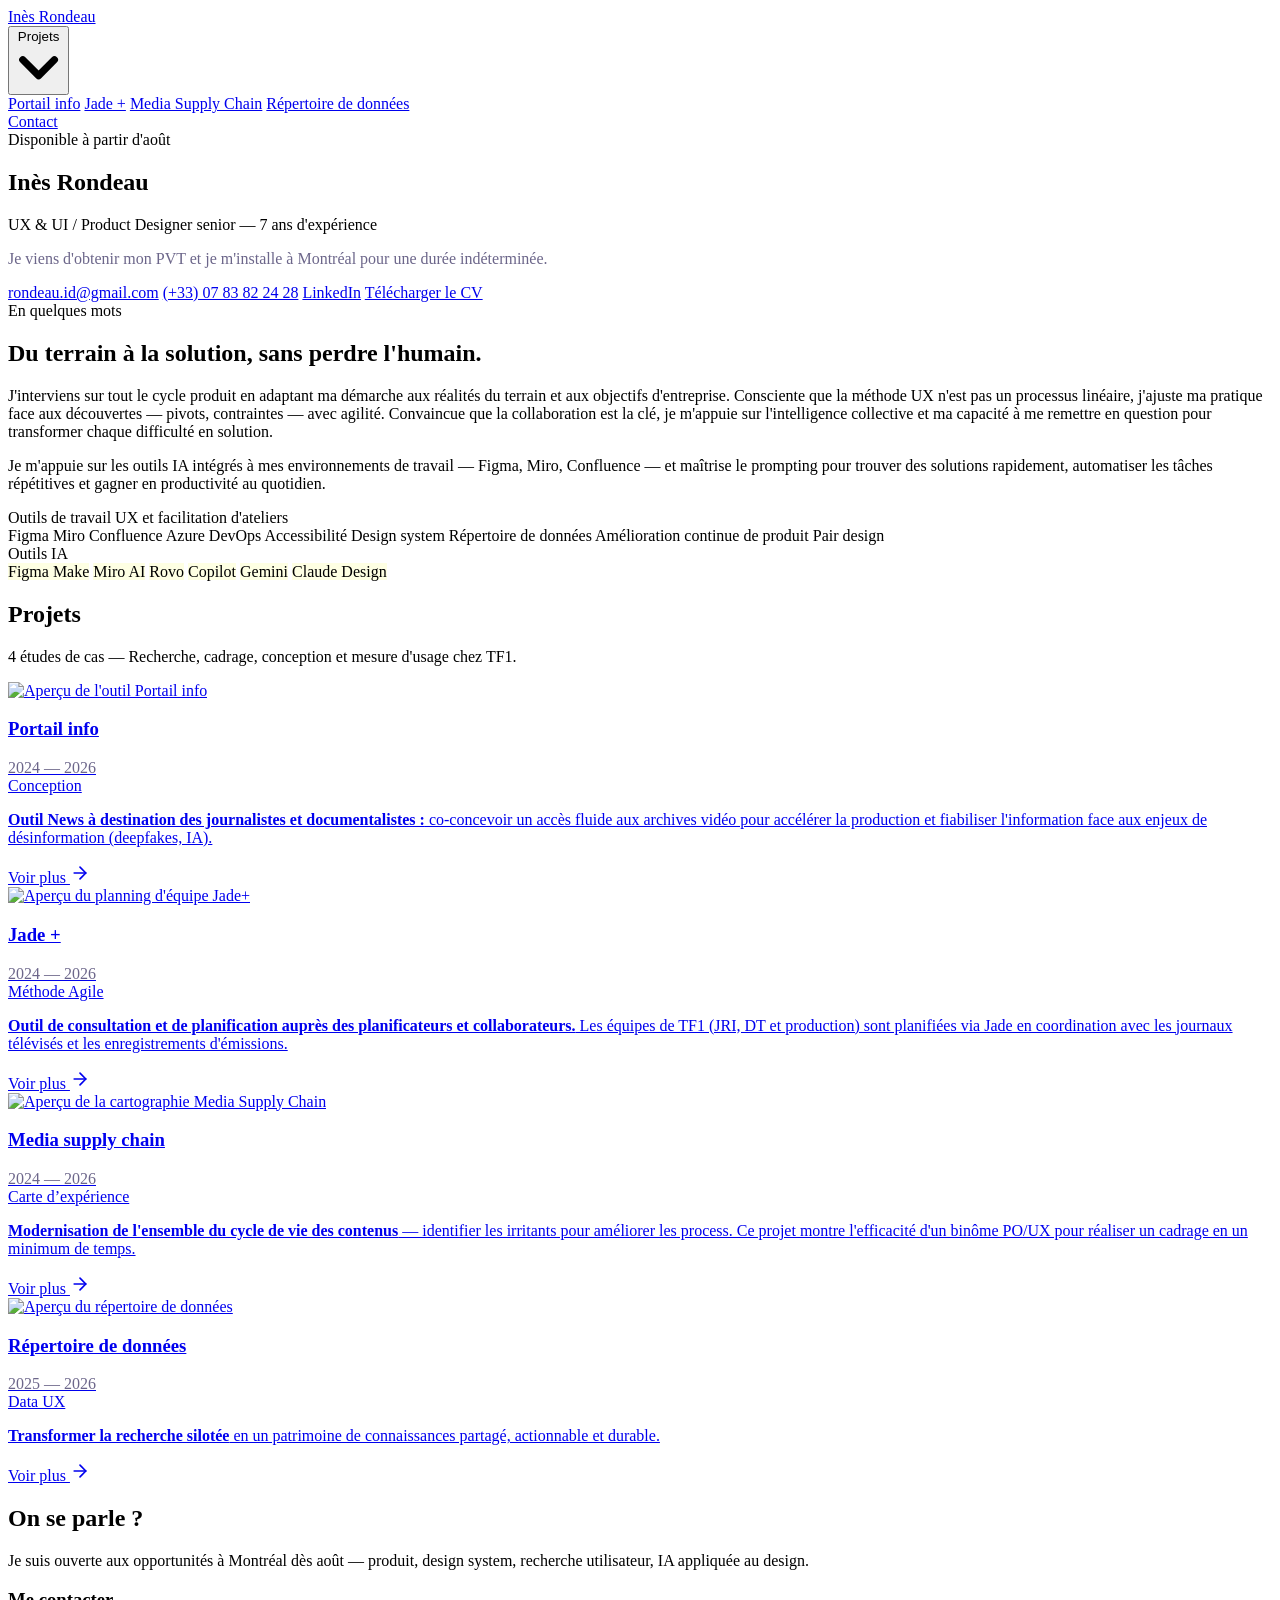
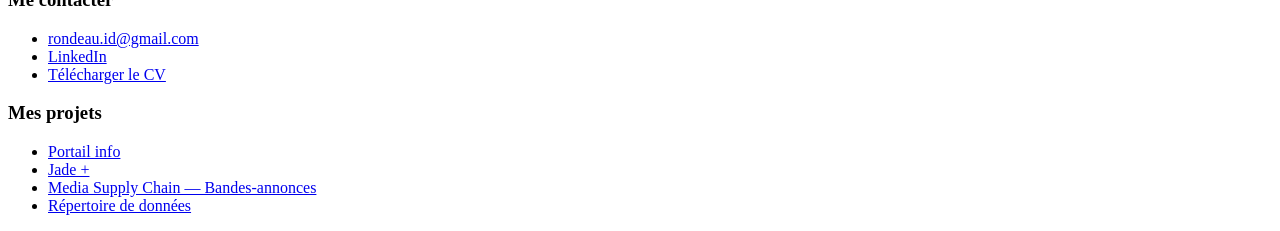
==== index.html @ b4fee033 "Add files via upload" ====
<!doctype html>
<html lang="fr">
<head>
  <meta charset="utf-8">
  <meta name="viewport" content="width=device-width, initial-scale=1">
  <title>Inès Rondeau — UX & UI / Product Designer senior</title>
  <meta name="description" content="Portfolio d'Inès Rondeau, Product Designer senior, 7 ans d'expérience. Études de cas Recherche, cadrage, conception et mesure d'usage chez TF1.">
  <link rel="stylesheet" href="styles.css">
  <script defer src="reveal.js"></script>
  <template id="__bundler_thumbnail" data-bg-color="#0C0142">
    <svg viewBox="0 0 1200 800" xmlns="http://www.w3.org/2000/svg">
      <rect width="1200" height="800" fill="#0C0142"/>
      <rect x="455" y="345" width="290" height="120" rx="10" fill="#FCFE73"/>
      <text x="600" y="435" font-family="Sora, sans-serif" font-weight="700" font-size="150" fill="#0C0142" text-anchor="middle">IR</text>
    </svg>
  </template>
</head>
<body data-screen-label="01 Home">

  <header class="page">
    <nav class="nav" aria-label="Principale">
      <a href="index.html" class="nav__brand">Inès Rondeau</a>
      <div class="nav__links">
        <span class="nav__group">
          <button type="button" class="nav__trigger" aria-haspopup="true" aria-expanded="false">
            Projets
            <svg class="caret" viewBox="0 0 10 10" fill="none" aria-hidden="true"><path d="M1.5 3.5 L5 7 L8.5 3.5" stroke="currentColor" stroke-width="1.6" stroke-linecap="round" stroke-linejoin="round"/></svg>
          </button>
          <div class="nav__dropdown" role="menu">
            <a href="projet-1-portail-info.html" role="menuitem">Portail info</a>
            <a href="projet-2-jade.html" role="menuitem">Jade +</a>
            <a href="projet-3-msc.html" role="menuitem">Media Supply Chain</a>
            <a href="projet-4-repertoire-donnees.html" role="menuitem">Répertoire de données</a>
          </div>
        </span>
        <a href="index.html#contact">Contact</a>
      </div>
    </nav>
  </header>

  <main>
    <!-- HERO -->
    <section class="hero-home" aria-labelledby="hero-title">
      <span class="pill-status">Disponible à partir d'août</span>
      <h1 id="hero-title" class="hero-home__title">Inès Rondeau</h1>
      <p class="hero-home__subtitle">
        <span class="mark">UX &amp; UI / Product Designer senior</span> — 7 ans d'expérience
      </p>
      <p class="hero-home__line" style="color: rgb(246, 248, 250)"><span style="color: #6C668A">Je viens d'obtenir mon PVT et je m'installe à Montréal pour une durée indéterminée.</span></p>

      <div class="hero-home__links" role="list">
        <a class="chip" href="mailto:rondeau.id@gmail.com" role="listitem">rondeau.id@gmail.com</a>
        <a class="chip" href="tel:+33783822428" role="listitem">(+33) 07 83 82 24 28</a>
        <a class="chip" href="https://www.linkedin.com/in/in%C3%A8s-rondeau-173500bb/" target="_blank" rel="noopener" role="listitem">LinkedIn</a>
        <a class="chip" href="cv-ines-rondeau.html" role="listitem">Télécharger le CV</a>
      </div>
    </section>

    <!-- EN QUELQUES MOTS -->
    <section class="intro reveal" aria-labelledby="intro-title">
      <div>
        <div class="intro__eyebrow">En quelques mots</div>
        <h2 id="intro-title">Du terrain à la solution, sans perdre l'humain.</h2>
        <p>
          J'interviens sur tout le cycle produit en adaptant ma démarche aux réalités du terrain et
          aux objectifs d'entreprise. Consciente que la méthode UX n'est pas un processus linéaire,
          j'ajuste ma pratique face aux découvertes — pivots, contraintes — avec agilité.
          Convaincue que la collaboration est la clé, je m'appuie sur l'intelligence collective
          et ma capacité à me remettre en question pour transformer chaque difficulté en solution.
        </p>
        <p>
          Je m'appuie sur les outils IA intégrés à mes environnements de travail — Figma, Miro,
          Confluence — et maîtrise le prompting pour trouver des solutions rapidement, automatiser
          les tâches répétitives et gagner en productivité au quotidien.
        </p>
      </div>

      <aside aria-labelledby="skills">
        <h3 id="skills" class="visually-hidden" style="position:absolute;left:-9999px">Compétences</h3>

        <div class="intro__meta-label">Outils de travail UX et facilitation d'ateliers</div>
        <div class="tag-row">
          <span class="tag">Figma</span>
          <span class="tag">Miro</span>
          <span class="tag">Confluence</span>
          <span class="tag">Azure DevOps</span>
          <span class="tag">Accessibilité</span>
          <span class="tag">Design system</span>
          <span class="tag">Répertoire de données</span>
          <span class="tag">Amélioration continue de produit</span>
          <span class="tag">Pair design</span>
        </div>

        <div class="intro__meta-label">Outils IA</div>
        <div class="tag-row">
          <span class="tag tag--ai" style="background-color: rgb(254, 255, 227)">Figma Make</span>
          <span class="tag tag--ai" style="background-color: rgb(254, 255, 227)">Miro AI</span>
          <span class="tag tag--ai" style="background-color: rgb(254, 255, 227)">Rovo</span>
          <span class="tag tag--ai" style="background-color: rgb(254, 255, 227)">Copilot</span>
          <span class="tag tag--ai" style="background-color: rgb(254, 255, 227)">Gemini</span>
          <span class="tag tag--ai" style="background-color: rgb(254, 255, 227)">Claude Design</span>
        </div>
      </aside>
    </section>

    <!-- PROJETS -->
    <section class="projects reveal" id="projets" aria-labelledby="projets-title">
      <header class="projects__header">
        <h2 id="projets-title">Projets</h2>
        <p>4 études de cas — Recherche, cadrage, conception et mesure d'usage chez TF1.</p>
      </header>

      <div class="cards reveal-stagger">
        <a class="card" href="projet-1-portail-info.html">
          <div class="card__media" style="background: var(--orange);">
            <img src="assets/portail-info-hero.jpg" alt="Aperçu de l'outil Portail info">
          </div>
          <div class="card__body">
            <div class="card__title-row">
              <h3 class="card__title">Portail info</h3>
              <span class="card__date" style="color: rgb(108, 102, 138)">2024 — 2026</span>
            </div>
            <span class="card__pill pill--orange">Conception</span>
            <p class="card__desc">
              <strong>Outil News à destination des journalistes et documentalistes :</strong>
              co-concevoir un accès fluide aux archives vidéo pour accélérer la production
              et fiabiliser l'information face aux enjeux de désinformation (deepfakes, IA).
            </p>
            <span class="card__more">
              Voir plus
              <svg width="20" height="20" viewBox="0 0 24 24" fill="none" stroke="currentColor" stroke-width="2" stroke-linecap="round" stroke-linejoin="round" aria-hidden="true"><line x1="5" y1="12" x2="19" y2="12"/><polyline points="12 5 19 12 12 19"/></svg>
            </span>
          </div>
        </a>

        <a class="card" href="projet-2-jade.html">
          <div class="card__media" style="background: var(--yellow);">
            <img src="assets/jade-planning.png" alt="Aperçu du planning d'équipe Jade+">
          </div>
          <div class="card__body">
            <div class="card__title-row">
              <h3 class="card__title">Jade +</h3>
              <span class="card__date" style="color: rgb(108, 102, 138)">2024 — 2026</span>
            </div>
            <span class="card__pill pill--yellow">Méthode Agile</span>
            <p class="card__desc">
              <strong>Outil de consultation et de planification auprès des planificateurs et collaborateurs.</strong>
              Les équipes de TF1 (JRI, DT et production) sont planifiées via Jade en coordination avec les
              journaux télévisés et les enregistrements d'émissions.
            </p>
            <span class="card__more">
              Voir plus
              <svg width="20" height="20" viewBox="0 0 24 24" fill="none" stroke="currentColor" stroke-width="2" stroke-linecap="round" stroke-linejoin="round" aria-hidden="true"><line x1="5" y1="12" x2="19" y2="12"/><polyline points="12 5 19 12 12 19"/></svg>
            </span>
          </div>
        </a>

        <a class="card" href="projet-3-msc.html">
          <div class="card__media" style="background: var(--purple);">
            <img src="assets/msc-hero.png" alt="Aperçu de la cartographie Media Supply Chain">
          </div>
          <div class="card__body">
            <div class="card__title-row">
              <h3 class="card__title">Media supply chain</h3>
              <span class="card__date"><span style="color: #6C668A">2024 — 2026</span></span>
            </div>
            <span class="card__pill pill--purple">Carte d’expérience</span>
            <p class="card__desc">
              <strong>Modernisation de l'ensemble du cycle de vie des contenus</strong> —
              identifier les irritants pour améliorer les process. Ce projet montre l'efficacité
              d'un binôme PO/UX pour réaliser un cadrage en un minimum de temps.
            </p>
            <span class="card__more">
              Voir plus
              <svg width="20" height="20" viewBox="0 0 24 24" fill="none" stroke="currentColor" stroke-width="2" stroke-linecap="round" stroke-linejoin="round" aria-hidden="true"><line x1="5" y1="12" x2="19" y2="12"/><polyline points="12 5 19 12 12 19"/></svg>
            </span>
          </div>
        </a>

        <a class="card" href="projet-4-repertoire-donnees.html">
          <div class="card__media" style="background: var(--green);">
            <img src="assets/repository-hero.png" alt="Aperçu du répertoire de données">
          </div>
          <div class="card__body">
            <div class="card__title-row">
              <h3 class="card__title">Répertoire de données</h3>
              <span class="card__date" style="color: rgb(108, 102, 138)">2025 — 2026</span>
            </div>
            <span class="card__pill pill--green">Data UX</span>
            <p class="card__desc">
              <strong>Transformer la recherche silotée</strong> en un patrimoine de connaissances
              partagé, actionnable et durable.
            </p>
            <span class="card__more">
              Voir plus
              <svg width="20" height="20" viewBox="0 0 24 24" fill="none" stroke="currentColor" stroke-width="2" stroke-linecap="round" stroke-linejoin="round" aria-hidden="true"><line x1="5" y1="12" x2="19" y2="12"/><polyline points="12 5 19 12 12 19"/></svg>
            </span>
          </div>
        </a>
      </div>
    </section>

    <!-- FOOTER -->
    <footer class="footer reveal" id="contact">
      <div class="footer__inner">
        <div>
          <h2 class="footer__title">On se parle ?</h2>
          <p class="footer__lead">
            Je suis ouverte aux opportunités à Montréal dès août — produit, design system,
            recherche utilisateur, IA appliquée au design.
          </p>
        </div>
        <div>
          <h3 class="footer__heading">Me contacter</h3>
          <ul class="footer__list">
            <li><a href="mailto:rondeau.id@gmail.com">rondeau.id@gmail.com</a></li>
            <li><a href="https://www.linkedin.com/in/in%C3%A8s-rondeau-173500bb/" target="_blank" rel="noopener">LinkedIn</a></li>
            <li><a href="cv-ines-rondeau.html">Télécharger le CV</a></li>
          </ul>
        </div>
        <div>
          <h3 class="footer__heading">Mes projets</h3>
          <ul class="footer__list">
            <li><a href="projet-1-portail-info.html">Portail info</a></li>
            <li><a href="projet-2-jade.html">Jade +</a></li>
            <li><a href="projet-3-msc.html">Media Supply Chain — Bandes-annonces</a></li>
            <li><a href="projet-4-repertoire-donnees.html">Répertoire de données</a></li>
          </ul>
        </div>
      </div>
    </footer>
  </main>

</body>
</html>
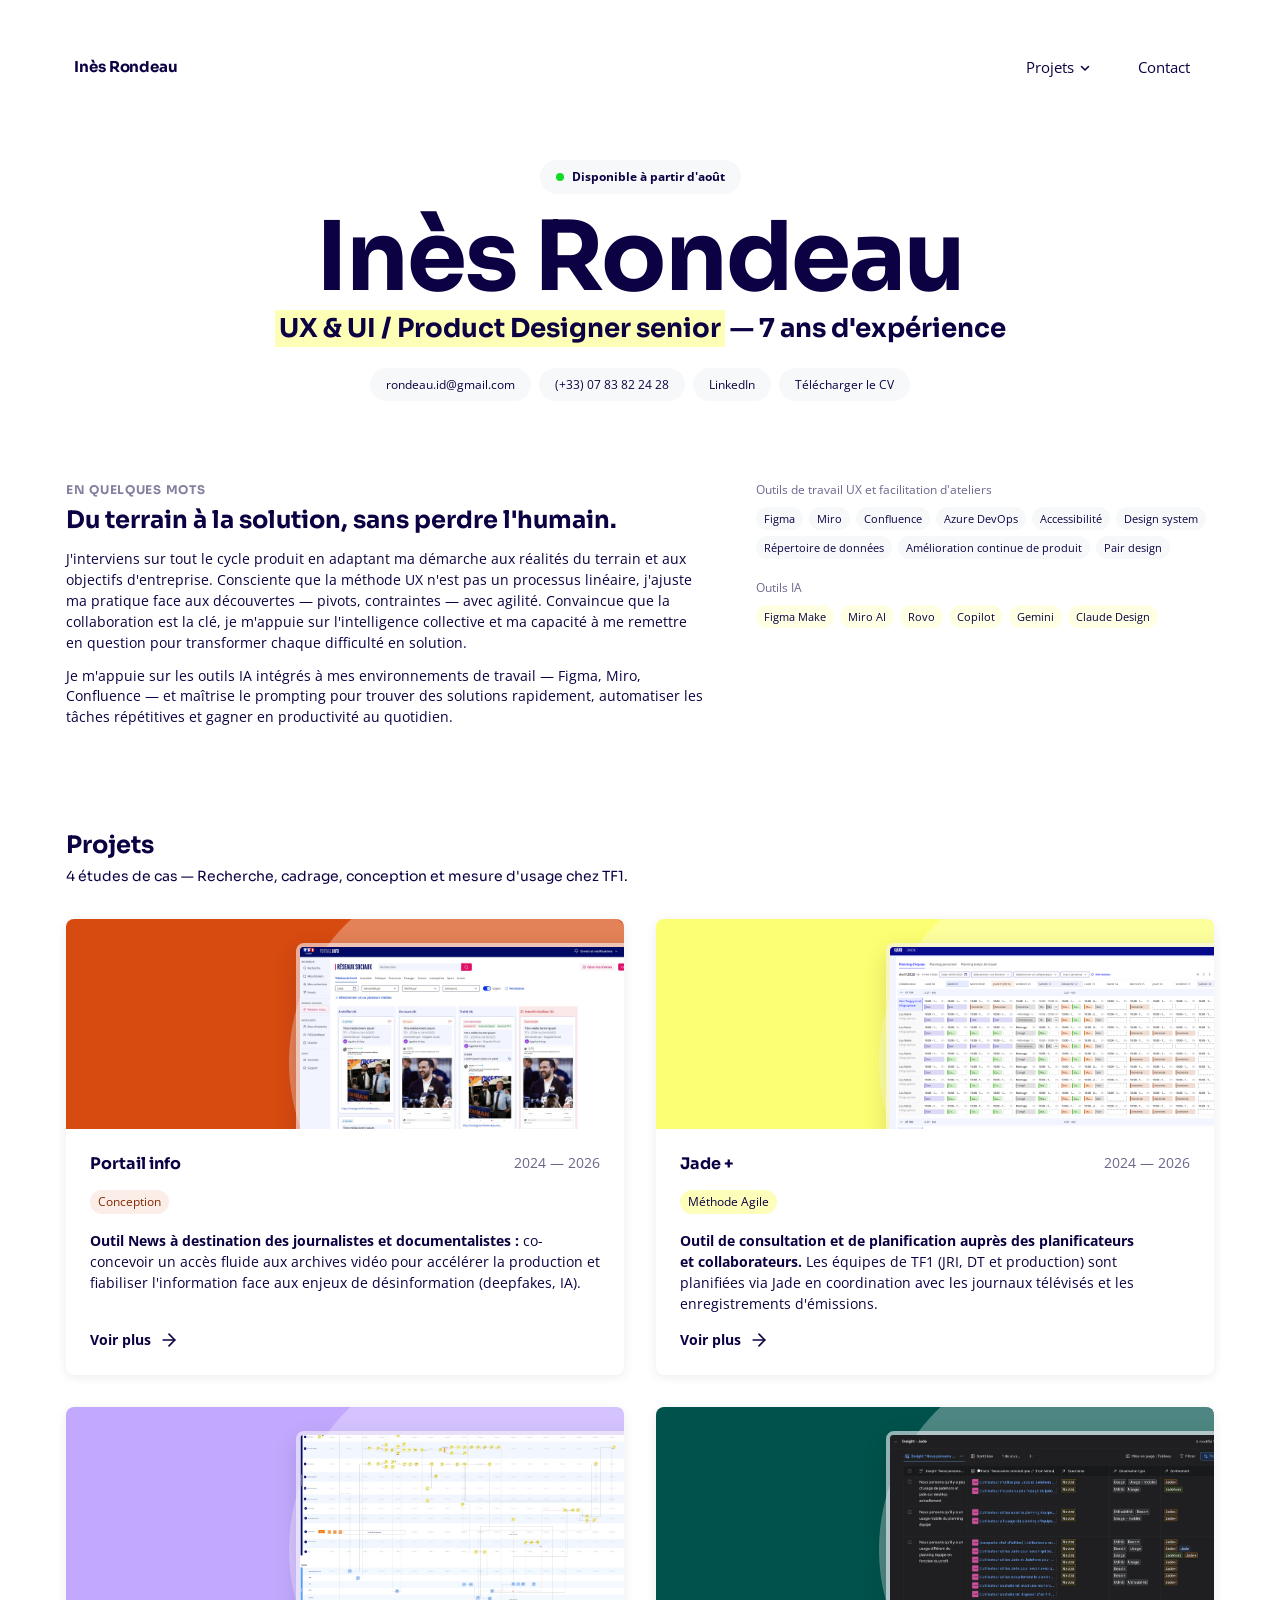
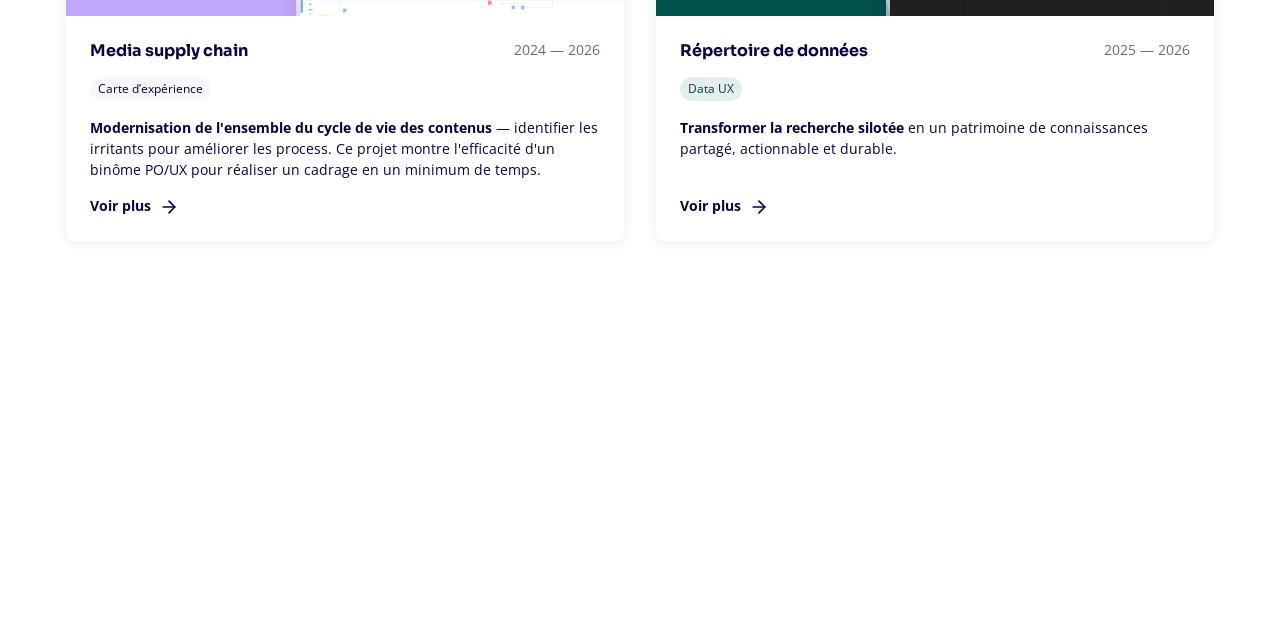
==== commit 13456804: "V2" ====
--- a/index.html
+++ b/index.html
@@ -46,7 +46,6 @@
       <p class="hero-home__subtitle">
         <span class="mark">UX &amp; UI / Product Designer senior</span> — 7 ans d'expérience
       </p>
-      <p class="hero-home__line" style="color: rgb(246, 248, 250)"><span style="color: #6C668A">Je viens d'obtenir mon PVT et je m'installe à Montréal pour une durée indéterminée.</span></p>
 
       <div class="hero-home__links" role="list">
         <a class="chip" href="mailto:rondeau.id@gmail.com" role="listitem">rondeau.id@gmail.com</a>
@@ -231,5 +230,24 @@
     </footer>
   </main>
 
+  <script>
+    /* Safety net: the hero uses a CSS entrance animation that animates only
+       TO the visible state. In a bundled/offline build the animation timeline
+       can desync and leave the hero stuck at opacity:0. This guarantees the
+       hero becomes visible. On the live site the animation completes (~1.7s)
+       well before this fires, so the opacity check makes it a no-op. */
+    (function () {
+      function ensureHeroVisible() {
+        document.querySelectorAll('.hero-home > *, .project-hero__grid > *').forEach(function (el) {
+          if (parseFloat(getComputedStyle(el).opacity) < 1) {
+            el.style.opacity = '1';
+            el.style.transform = 'none';
+          }
+        });
+      }
+      [2000, 3500, 5000].forEach(function (t) { setTimeout(ensureHeroVisible, t); });
+    })();
+  </script>
+
 </body>
 </html>
--- a/styles.css
+++ b/styles.css
@@ -0,0 +1,1693 @@
+/* =========================================================
+   Portfolio Inès Rondeau — V2
+   Design tokens, layout primitives and shared components
+   ========================================================= */
+
+/* --- Fonts ------------------------------------------------ */
+@import url("https://fonts.googleapis.com/css2?family=Open+Sans:wght@400;600;700&family=Sora:wght@400;600;700&display=swap");
+
+/* --- Tokens ----------------------------------------------- */
+:root {
+  /* Palette */
+  --ink:           rgb(12, 1, 66);
+  --ink-80:        rgba(12, 1, 66, 0.80);
+  --ink-60:        rgba(12, 1, 66, 0.60);
+  --ink-50:        rgba(12, 1, 66, 0.50);
+  --ink-10:        rgba(12, 1, 66, 0.10);
+  --white:         #ffffff;
+  --bg-soft:       rgb(247, 248, 250);
+  --bg-card:       rgb(246, 248, 250);
+  --border:        rgb(231, 230, 236);
+  --border-soft:   rgb(228, 228, 228);
+  --highlight:     rgb(254, 255, 182);
+  --available:     rgb(18, 219, 41);
+
+  /* Project accents */
+  --orange:        rgb(215, 74, 16);
+  --orange-soft:   rgb(251, 237, 231);
+  --yellow:        rgb(252, 254, 115);
+  --yellow-soft:   rgb(253, 254, 185);
+  --purple:        rgb(194, 169, 255);
+  --purple-soft:   rgb(245, 242, 248);
+  --green:         rgb(0, 82, 76);
+  --green-soft:    rgb(229, 238, 237);
+
+  /* Semantic states */
+  --pink:          rgb(197, 20, 109);
+  --pink-bg:       rgb(252, 243, 248);
+
+  /* Type */
+  --font-sans:     "Open Sans", system-ui, -apple-system, "Segoe UI", sans-serif;
+  --font-display:  "Sora", "Open Sans", system-ui, sans-serif;
+
+  /* Layout */
+  --container-w:   1196px;
+  --radius:        6px;
+  --radius-lg:     12px;
+  --shadow-card:   0 2px 11px rgba(0, 0, 0, 0.08);
+}
+
+/* --- Reset / base ----------------------------------------- */
+*, *::before, *::after { box-sizing: border-box; }
+
+html { scroll-behavior: smooth; }
+
+body {
+  margin: 0;
+  font-family: var(--font-sans);
+  font-size: 14px;
+  line-height: 1.49;
+  color: var(--ink);
+  background: var(--white);
+  -webkit-font-smoothing: antialiased;
+  -moz-osx-font-smoothing: grayscale;
+  text-rendering: optimizeLegibility;
+  text-wrap: pretty;
+}
+
+img { max-width: 100%; display: block; }
+
+a { color: inherit; text-decoration: none; }
+a:focus-visible,
+button:focus-visible {
+  outline: 2px solid var(--ink);
+  outline-offset: 3px;
+  border-radius: 4px;
+}
+
+h1, h2, h3, h4 {
+  font-family: var(--font-display);
+  font-weight: 700;
+  color: var(--ink);
+  margin: 0;
+  line-height: 1.1;
+  text-wrap: balance;
+}
+
+p { margin: 0; }
+
+/* --- Layout ----------------------------------------------- */
+.container {
+  width: 100%;
+  max-width: var(--container-w);
+  margin: 0 auto;
+  padding: 0 24px;
+}
+
+.page {
+  padding: 32px 42px 0;
+}
+
+@media (max-width: 880px) {
+  .page { padding: 16px 16px 0; }
+  .container { padding: 0 16px; }
+}
+
+/* --- Top navigation --------------------------------------- */
+.nav {
+  display: flex;
+  justify-content: space-between;
+  align-items: center;
+  padding: 18px 32px;
+  max-width: var(--container-w);
+  margin: 0 auto;
+}
+
+.nav__brand {
+  font-family: var(--font-display);
+  font-weight: 700;
+  font-size: 15px;
+  color: var(--ink);
+  letter-spacing: -0.005em;
+  transition: opacity .15s ease;
+}
+.nav__brand:hover { opacity: 0.65; }
+
+.nav__links {
+  display: flex;
+  gap: 16px;
+  align-items: center;
+}
+
+.nav__links > a,
+.nav__trigger {
+  font-family: var(--font-sans);
+  font-size: 15px;
+  font-weight: 400;
+  line-height: 1;
+  color: var(--ink);
+  padding: 10px 16px;
+  border-radius: 23px;
+  border: 0;
+  background: transparent;
+  cursor: pointer;
+  transition: background .15s ease, color .15s ease;
+}
+
+.nav__links > a:hover,
+.nav__trigger:hover,
+.nav__group:hover .nav__trigger,
+.nav__group:focus-within .nav__trigger {
+  background: var(--bg-soft);
+}
+
+.nav__links > a[aria-current="page"] {
+  font-weight: 700;
+  background: var(--bg-soft);
+}
+
+/* Sticky header w/ blur + subtle border that intensifies on scroll */
+.page {
+  position: sticky;
+  top: 0;
+  z-index: 100;
+  background: rgba(255, 255, 255, 0.82);
+  backdrop-filter: saturate(180%) blur(14px);
+  -webkit-backdrop-filter: saturate(180%) blur(14px);
+  border-bottom: 1px solid transparent;
+  transition: border-color .25s ease, box-shadow .25s ease, background .25s ease;
+}
+.page.is-scrolled {
+  background: rgba(255, 255, 255, 0.92);
+  border-bottom-color: rgba(12, 1, 66, 0.06);
+  box-shadow: 0 8px 24px rgba(12, 1, 66, 0.04);
+}
+
+/* --- Projets dropdown ------------------------------------- */
+.nav__group {
+  position: relative;
+  display: inline-flex;
+  align-items: center;
+}
+
+.nav__trigger {
+  display: inline-flex;
+  align-items: center;
+  gap: 6px;
+}
+.nav__trigger[aria-current="page"] { font-weight: 700; background: var(--bg-soft); }
+.nav__trigger .caret {
+  width: 10px; height: 10px;
+  transition: transform .25s cubic-bezier(.16,.84,.3,1);
+}
+.nav__group:hover .nav__trigger .caret,
+.nav__group:focus-within .nav__trigger .caret {
+  transform: rotate(180deg);
+}
+
+.nav__dropdown {
+  position: absolute;
+  top: calc(100% + 10px);
+  left: 50%;
+  transform: translate(-50%, -6px);
+  min-width: 240px;
+  background: var(--white);
+  border: 1px solid var(--border);
+  border-radius: 12px;
+  padding: 6px;
+  display: flex;
+  flex-direction: column;
+  gap: 0;
+  box-shadow: 0 16px 40px rgba(12, 1, 66, 0.12), 0 2px 6px rgba(12, 1, 66, 0.04);
+  opacity: 0;
+  visibility: hidden;
+  pointer-events: none;
+  transition:
+    opacity .22s ease,
+    transform .28s cubic-bezier(.16,.84,.3,1),
+    visibility .22s ease;
+  z-index: 200;
+}
+
+.nav__group:hover .nav__dropdown,
+.nav__group:focus-within .nav__dropdown,
+.nav__dropdown:hover {
+  opacity: 1;
+  visibility: visible;
+  pointer-events: auto;
+  transform: translate(-50%, 0);
+}
+
+/* Invisible buffer so cursor doesn't fall through the gap between
+   trigger and dropdown. */
+.nav__dropdown::after {
+  content: "";
+  position: absolute;
+  inset: -10px -10px auto -10px;
+  height: 18px;
+}
+
+.nav__dropdown a {
+  display: flex;
+  align-items: center;
+  gap: 10px;
+  padding: 10px 12px;
+  font-family: var(--font-sans);
+  font-size: 14px;
+  font-weight: 400;
+  color: var(--ink);
+  border-radius: 8px;
+  border-bottom: none;
+  white-space: nowrap;
+  transition: background .15s ease, padding .2s ease;
+}
+.nav__dropdown a:hover { background: var(--bg-soft); padding-left: 16px; }
+.nav__dropdown a[aria-current="page"] {
+  font-weight: 700;
+  background: var(--bg-soft);
+}
+
+/* Tiny color dot per project so each row is identifiable at a glance. */
+.nav__dropdown a::before {
+  content: "";
+  width: 8px; height: 8px;
+  border-radius: 50%;
+  background: currentColor;
+  opacity: 0.35;
+  flex-shrink: 0;
+}
+.nav__dropdown a:nth-child(1)::before { background: var(--orange); opacity: 1; }
+.nav__dropdown a:nth-child(2)::before { background: var(--yellow); opacity: 1; box-shadow: inset 0 0 0 1px rgba(12,1,66,0.12); }
+.nav__dropdown a:nth-child(3)::before { background: var(--purple); opacity: 1; }
+.nav__dropdown a:nth-child(4)::before { background: var(--green);  opacity: 1; }
+
+.nav__dropdown::before {
+  /* upward-pointing arrow above the dropdown, pointing at the trigger */
+  content: "";
+  position: absolute;
+  top: -6px;
+  left: 50%;
+  transform: translateX(-50%) rotate(45deg);
+  width: 10px;
+  height: 10px;
+  background: var(--white);
+  border-top: 1px solid var(--border);
+  border-left: 1px solid var(--border);
+}
+
+/* --- Hero (home) ------------------------------------------ */
+.hero-home {
+  max-width: var(--container-w);
+  margin: 32px auto 56px;
+  padding: 24px 24px 0;
+  text-align: center;
+}
+
+.pill-status {
+  display: inline-flex;
+  align-items: center;
+  gap: 8px;
+  padding: 8px 16px;
+  border-radius: 46px;
+  background: var(--bg-soft);
+  font-size: 12px;
+  font-weight: 700;
+  color: var(--ink);
+}
+.pill-status::before {
+  content: "";
+  width: 8px; height: 8px;
+  border-radius: 50%;
+  background: var(--available);
+}
+
+.hero-home__title {
+  font-size: clamp(56px, 8vw, 96px);
+  font-weight: 700;
+  letter-spacing: -0.02em;
+  margin: 16px 0 8px;
+  line-height: 1;
+}
+
+.hero-home__subtitle {
+  font-family: var(--font-display);
+  font-weight: 700;
+  font-size: clamp(20px, 2.2vw, 26px);
+  margin: 0;
+  line-height: 1.15;
+}
+
+.hero-home__subtitle .mark {
+  background: var(--highlight);
+  padding: 2px 4px;
+  box-decoration-break: clone;
+  -webkit-box-decoration-break: clone;
+}
+
+.hero-home__line {
+  margin-top: 8px;
+  color: var(--ink-50);
+  font-size: 14px;
+  font-family: var(--font-display);
+}
+
+.hero-home__links {
+  display: flex;
+  flex-wrap: wrap;
+  justify-content: center;
+  gap: 8px;
+  margin-top: 24px;
+}
+
+.chip {
+  display: inline-flex;
+  align-items: center;
+  gap: 6px;
+  padding: 8px 16px;
+  border-radius: 46px;
+  background: var(--bg-soft);
+  font-size: 12px;
+  color: var(--ink);
+  font-weight: 400;
+  line-height: 1.44;
+  transition: background .15s ease;
+}
+.chip:hover { background: rgb(235, 238, 244); }
+
+/* --- "En quelques mots" intro block ----------------------- */
+.intro {
+  max-width: var(--container-w);
+  margin: 0 auto;
+  padding: 24px;
+  display: grid;
+  grid-template-columns: minmax(0, 1.4fr) minmax(0, 1fr);
+  gap: 48px;
+}
+
+@media (max-width: 880px) {
+  .intro { grid-template-columns: 1fr; gap: 32px; }
+}
+
+.intro__eyebrow {
+  font-family: var(--font-display);
+  font-weight: 700;
+  font-size: 12px;
+  text-transform: uppercase;
+  letter-spacing: 0.06em;
+  color: var(--ink-50);
+  margin-bottom: 8px;
+}
+
+.intro h2 {
+  font-size: 24px;
+  margin: 0 0 16px;
+}
+
+.intro p { margin: 0 0 12px; }
+.intro p:last-child { margin-bottom: 0; }
+
+.intro__meta-label {
+  font-size: 12px;
+  color: var(--ink-60);
+  margin-bottom: 8px;
+}
+
+.tag-row {
+  display: flex;
+  flex-wrap: wrap;
+  gap: 6px;
+  margin-bottom: 20px;
+}
+
+/* --- Tags ----------------------------------------------------
+   Tag system mirrors Figma:
+   - Base .tag  → 11px regular, neutral soft pill (used on home).
+   - .tag in project glance/persona contexts → 12px regular, themed via
+     body[data-theme] cascade so each project gets its accent palette.
+   - .tag-hero → 11px bold, semi-transparent white pill on the colored
+     hero, themed text per project. All combinations meet WCAG AA. */
+.tag {
+  font-family: var(--font-sans);
+  font-size: 11px;
+  font-weight: 400;
+  line-height: 1;
+  height: 23px;
+  padding: 4px 8px;
+  border-radius: 23px;
+  background: var(--bg-soft);
+  color: var(--ink);
+  white-space: nowrap;
+  display: inline-flex;
+  align-items: center;
+}
+
+.tag--ai {
+  background: rgb(244, 241, 250); /* faint lavender, AA-safe vs ink */
+}
+
+/* Larger themed tags used inside project page panels.
+   Project-themed via body[data-theme="*"] — see below. */
+.glance .tag,
+.persona .tag,
+.persona__meta .tag {
+  font-size: 12px;
+  height: 24px;
+}
+
+/* Per-project themed tags (cascade from body[data-theme]) ------- */
+body[data-theme="orange"] .glance .tag,
+body[data-theme="orange"] .persona__meta .tag {
+  background: var(--orange-soft);            /* rgb(251,237,231) */
+  color: rgb(132, 40, 4);                    /* slightly darker than 144,44,4 — AAA */
+}
+body[data-theme="yellow"] .glance .tag,
+body[data-theme="yellow"] .persona__meta .tag {
+  background: var(--yellow-soft);            /* rgb(253,254,185) */
+  color: var(--ink);
+}
+body[data-theme="purple"] .glance .tag,
+body[data-theme="purple"] .persona__meta .tag {
+  background: var(--bg-soft);                /* Figma uses neutral on purple */
+  color: var(--ink);
+}
+body[data-theme="green"] .glance .tag,
+body[data-theme="green"] .persona__meta .tag {
+  background: var(--green-soft);             /* rgb(229,238,237) */
+  color: rgb(0, 66, 61);                     /* deepened from 0,82,76 — AAA */
+}
+
+/* Legacy modifier-class variants kept for back-compat / overrides */
+.tag--orange { background: var(--orange-soft); color: rgb(132, 40, 4); }
+.tag--yellow { background: var(--yellow-soft); color: var(--ink); }
+.tag--purple { background: var(--bg-soft);     color: var(--ink); }
+.tag--green  { background: var(--green-soft);  color: rgb(0, 66, 61); }
+
+/* --- Projects (home cards) -------------------------------- */
+.projects {
+  max-width: var(--container-w);
+  margin: 56px auto 0;
+  padding: 24px;
+}
+
+.projects__header { margin-bottom: 32px; }
+
+.projects__header h2 {
+  font-size: 24px;
+  margin: 0 0 8px;
+}
+
+.projects__header p {
+  font-family: var(--font-display);
+  font-size: 14px;
+  color: var(--ink);
+}
+
+.cards {
+  display: grid;
+  grid-template-columns: repeat(2, minmax(0, 1fr));
+  gap: 32px;
+}
+
+@media (max-width: 880px) {
+  .cards { grid-template-columns: 1fr; gap: 24px; }
+}
+
+.card {
+  display: flex;
+  flex-direction: column;
+  background: var(--white);
+  border-radius: 8px;
+  box-shadow: var(--shadow-card);
+  overflow: hidden;
+  text-decoration: none;
+  color: inherit;
+  transition: transform .25s ease, box-shadow .25s ease;
+}
+.card:hover {
+  transform: translateY(-3px);
+  box-shadow: 0 12px 28px rgba(0, 0, 0, 0.10);
+}
+
+.card__media {
+  position: relative;
+  aspect-ratio: 556 / 209;
+  overflow: hidden;
+}
+
+.card__media::before {
+  /* large translucent circle behind the screenshot */
+  content: "";
+  position: absolute;
+  right: -10%;
+  top: -25%;
+  width: 70%;
+  aspect-ratio: 1;
+  border-radius: 50%;
+  background: rgba(255,255,255,0.30);
+  z-index: 0;
+}
+
+.card__media img {
+  position: absolute;
+  top: 24px;
+  right: -40px;
+  width: 66%;
+  border-radius: 8px;
+  border: 4px solid rgba(245,242,248,0.6);
+  box-shadow: 0 8px 24px rgba(0,0,0,0.12);
+  z-index: 1;
+  aspect-ratio: 381 / 214;
+  object-fit: cover;
+  object-position: left center;
+}
+
+.card__body {
+  padding: 24px;
+  display: flex;
+  flex-direction: column;
+  gap: 16px;
+  flex: 1;
+}
+
+.card__title-row {
+  display: flex;
+  justify-content: space-between;
+  align-items: center;
+  gap: 12px;
+}
+
+.card__title {
+  font-family: var(--font-display);
+  font-weight: 700;
+  font-size: 16px;
+  margin: 0;
+  line-height: 1.1;
+}
+
+.card__date {
+  font-weight: 400;
+  font-size: 14px;
+  color: var(--ink);
+  white-space: nowrap;
+}
+
+.card__pill {
+  align-self: flex-start;
+  font-size: 12px;
+  font-weight: 400;
+  padding: 4px 8px;
+  border-radius: 23px;
+  line-height: 1.33;
+}
+
+.card__desc {
+  font-size: 14px;
+  line-height: 1.5;
+  color: var(--ink);
+}
+.card__desc strong { font-weight: 700; }
+
+.card__more {
+  margin-top: auto;
+  display: inline-flex;
+  align-items: center;
+  gap: 8px;
+  font-weight: 700;
+  color: var(--ink);
+}
+.card__more svg { transition: transform .2s ease; }
+.card:hover .card__more svg { transform: translateX(4px); }
+
+/* --- Project page hero ------------------------------------ */
+.project-hero {
+  border-radius: 8px;
+  padding: 48px 56px;
+  position: relative;
+  overflow: hidden;
+  color: var(--white);
+  margin-top: 8px;
+}
+
+.project-hero__grid {
+  display: grid;
+  grid-template-columns: minmax(0, 1.1fr) minmax(0, 1fr);
+  gap: 48px;
+  align-items: center;
+  position: relative;
+  z-index: 1;
+}
+
+@media (max-width: 880px) {
+  .project-hero { padding: 32px 24px; }
+  .project-hero__grid { grid-template-columns: 1fr; gap: 24px; }
+}
+
+.project-hero__decor {
+  position: absolute;
+  width: 412px; aspect-ratio: 1;
+  border-radius: 50%;
+  background: rgba(255,255,255,0.18);
+  right: 8%;
+  top: -10%;
+  z-index: 0;
+}
+
+.project-hero h1 {
+  font-size: clamp(28px, 3.6vw, 36px);
+  color: var(--white);
+  margin: 0 0 16px;
+  line-height: 1.05;
+  letter-spacing: -0.005em;
+}
+
+.project-hero__lead {
+  font-size: 14px;
+  line-height: 1.44;
+  color: rgba(255,255,255,0.95);
+  margin-bottom: 24px;
+  max-width: 620px;
+}
+
+.project-hero__tags {
+  display: flex;
+  flex-wrap: wrap;
+  gap: 8px;
+}
+
+.tag-hero {
+  font-family: var(--font-sans);
+  font-size: 11px;
+  font-weight: 700;
+  padding: 4px 8px;
+  border-radius: 23px;
+  background: rgba(255, 255, 255, 0.72);
+  color: var(--ink);
+  border: 1px solid rgb(255, 255, 255);
+  white-space: nowrap;
+  line-height: 1;
+  height: 23px;
+  display: inline-flex;
+  align-items: center;
+}
+
+/* Project-specific hero tag text colours (Figma).
+   Orange gets a darkened text + slightly more opaque pill to keep AAA contrast. */
+.theme-orange .tag-hero {
+  background: rgba(255, 255, 255, 0.9);
+  color: rgb(132, 40, 4);
+}
+.theme-yellow .tag-hero { color: var(--ink); }
+.theme-purple .tag-hero { color: var(--ink); }
+.theme-green  .tag-hero {
+  background: rgba(255, 255, 255, 0.85);
+  color: rgb(0, 66, 61);
+}
+
+.project-hero__image {
+  position: relative;
+  border-radius: 8px;
+  overflow: hidden;
+  border: 4px solid rgb(246, 248, 250);
+  background: rgba(255,255,255,0.10);
+  box-shadow: 0 18px 40px rgba(0,0,0,0.20);
+  justify-self: end;
+  max-width: 100%;
+}
+
+.project-hero__image img {
+  display: block;
+  width: auto;
+  max-width: 100%;
+  height: auto;
+  object-fit: contain;
+}
+
+/* Theme variants for hero */
+.theme-orange { background: var(--orange); }
+.theme-orange h1, .theme-orange .project-hero__lead { color: var(--white); }
+.theme-yellow { background: var(--yellow); color: var(--ink); }
+.theme-yellow h1, .theme-yellow .project-hero__lead { color: var(--ink); }
+.theme-yellow .project-hero__decor { background: rgba(255,255,255,0.7); }
+.theme-purple { background: var(--purple); color: var(--ink); }
+.theme-purple h1, .theme-purple .project-hero__lead { color: var(--ink); }
+.theme-purple .project-hero__decor { background: rgba(255,255,255,0.35); }
+.theme-green { background: var(--green); }
+.theme-green h1, .theme-green .project-hero__lead { color: var(--white); }
+
+/* --- "En un coup d'œil" panel -----------------------------
+   Highlighted card — bigger title, deeper shadow, eyebrow chip,
+   and a tinted accent stripe so it stands out as the "TL;DR". */
+.glance {
+  display: grid;
+  grid-template-columns: minmax(0, 1fr) minmax(0, 1.6fr);
+  gap: 56px;
+  padding: 40px 40px;
+  border: 1px solid var(--border);
+  border-radius: 12px;
+  margin-top: 56px;
+  background: var(--white);
+  box-shadow: 0 2px 12px rgba(12, 1, 66, 0.04);
+  position: relative;
+  overflow: hidden;
+}
+
+/* Top accent bar — picks up the project theme. */
+.glance::before {
+  content: "";
+  position: absolute;
+  inset: 0 0 auto 0;
+  height: 4px;
+  background: var(--ink);
+  opacity: 0.06;
+}
+body[data-theme="orange"] .glance::before { background: var(--orange); opacity: 1; }
+body[data-theme="yellow"] .glance::before { background: var(--yellow); opacity: 1; }
+body[data-theme="purple"] .glance::before { background: var(--purple); opacity: 1; }
+body[data-theme="green"]  .glance::before { background: var(--green);  opacity: 1; }
+
+@media (max-width: 880px) {
+  .glance { grid-template-columns: 1fr; gap: 32px; padding: 28px 24px; }
+}
+
+.glance__eyebrow {
+  font-family: var(--font-display);
+  font-weight: 700;
+  font-size: 12px;
+  text-transform: uppercase;
+  letter-spacing: 0.06em;
+  color: var(--ink-50);
+  margin-bottom: 8px;
+}
+
+/* Inside the glance card itself, the eyebrow is the marquee — render
+   it as a tinted pill so the "En un coup d'œil" panel reads as the
+   TL;DR for the whole study. */
+.glance .glance__eyebrow {
+  display: inline-flex;
+  align-items: center;
+  gap: 8px;
+  letter-spacing: 0.08em;
+  color: var(--ink);
+  margin-bottom: 16px;
+  padding: 6px 12px;
+  border-radius: 23px;
+  background: var(--bg-soft);
+}
+body[data-theme="orange"] .glance .glance__eyebrow { background: var(--orange-soft); color: rgb(132, 40, 4); }
+body[data-theme="yellow"] .glance .glance__eyebrow { background: var(--yellow-soft); color: var(--ink); }
+body[data-theme="purple"] .glance .glance__eyebrow { background: var(--bg-soft);     color: var(--ink); }
+body[data-theme="green"]  .glance .glance__eyebrow { background: var(--green-soft);  color: rgb(0, 66, 61); }
+
+.glance__title {
+  font-family: var(--font-display);
+  font-weight: 700;
+  font-size: clamp(26px, 2.4vw, 32px);
+  color: var(--ink);
+  margin: 0 0 16px;
+  line-height: 1.15;
+  letter-spacing: -0.005em;
+}
+
+.glance__lead {
+  font-size: 14px;
+  color: var(--ink);
+  margin: 0 0 20px;
+}
+
+.cta {
+  display: inline-flex;
+  align-items: center;
+  gap: 8px;
+  padding: 12px 20px;
+  border-radius: 46px;
+  background: var(--ink);
+  font-weight: 700;
+  font-size: 14px;
+  color: var(--white);
+  transition: background .15s ease, transform .15s ease;
+}
+.cta:hover { background: rgb(30, 18, 100); }
+.cta:hover svg { transform: translateY(2px); }
+.cta svg { transition: transform .2s ease; }
+
+/* "Lire l'étude de cas" CTA — light variant (icon uses currentColor) */
+.glance .cta {
+  background: #EBEEF4;
+  color: #0C0142;
+}
+.glance .cta:hover { background: #DCE2EE; }
+
+.glance__grid {
+  display: grid;
+  grid-template-columns: repeat(2, minmax(0, 1fr));
+  gap: 24px 32px;
+}
+
+@media (max-width: 600px) {
+  .glance__grid { grid-template-columns: 1fr; }
+}
+
+.glance__label {
+  font-family: var(--font-display);
+  font-weight: 700;
+  font-size: 13px;
+  color: var(--ink-50);
+  margin-bottom: 8px;
+}
+
+.glance__value {
+  font-size: 14px;
+  color: var(--ink);
+}
+
+.glance__divider {
+  grid-column: 1 / -1;
+  height: 1px;
+  background: var(--border);
+  margin: 4px 0;
+}
+
+.metric { font-family: var(--font-display); font-weight: 700; font-size: 42px; color: var(--ink); line-height: 1; }
+.metric__caption { margin-top: 6px; font-size: 14px; color: var(--ink); }
+
+/* --- Section block (numbered) ----------------------------- */
+.section {
+  display: grid;
+  grid-template-columns: minmax(0, 300px) minmax(0, 1fr);
+  gap: 56px;
+  padding: 56px 24px;
+  margin-top: 32px;
+}
+
+@media (max-width: 880px) {
+  .section { grid-template-columns: 1fr; gap: 24px; padding: 40px 0; margin-top: 24px; }
+}
+
+.section--soft {
+  background: var(--bg-card);
+  border-radius: 8px;
+  padding: 64px 40px;
+  margin-top: 40px;
+}
+
+@media (max-width: 880px) {
+  .section--soft { padding: 40px 24px; }
+}
+
+.section__head .num {
+  font-family: var(--font-display);
+  font-weight: 700;
+  font-size: 13px;
+  color: var(--ink-50);
+  margin-bottom: 4px;
+}
+
+.section__head .eyebrow {
+  font-family: var(--font-display);
+  font-weight: 700;
+  font-size: 14px;
+  color: var(--ink-50);
+  margin-bottom: 8px;
+}
+
+.section__head h2 {
+  font-family: var(--font-display);
+  font-weight: 700;
+  font-size: 24px;
+  line-height: 1.25;
+  color: var(--ink);
+  text-wrap: balance;
+}
+
+.section__body { font-size: 14px; line-height: 1.6; }
+.section__body p { margin: 0 0 12px; }
+.section__body p:last-child { margin-bottom: 0; }
+
+/* --- Callout boxes ----------------------------------------
+   Style spec: solid color background + 2px stroke on the LEFT only,
+   no border-radius. Crisp & editorial. */
+.callout {
+  padding: 16px 20px;
+  border-radius: 0;
+  border: 0;
+  border-left: 2px solid var(--ink);
+  margin: 16px 0;
+}
+
+.callout__label {
+  font-weight: 700;
+  margin-bottom: 4px;
+  display: block;
+}
+
+.callout--pink   { background: var(--pink-bg);     border-left-color: var(--pink); }
+.callout--yellow { background: var(--yellow-soft); border-left-color: rgb(170, 150, 36); }
+.callout--orange { background: var(--orange-soft); border-left-color: var(--orange); }
+.callout--purple { background: var(--purple-soft); border-left-color: var(--purple); }
+.callout--green  { background: var(--green-soft);  border-left-color: var(--green); }
+
+/* --- Itemised lists --------------------------------------- */
+.steps {
+  display: flex;
+  flex-direction: column;
+  gap: 8px;
+}
+
+.step {
+  display: grid;
+  grid-template-columns: 32px 1fr;
+  gap: 16px;
+  padding: 16px 20px;
+  border: 1px solid var(--border);
+  border-radius: 6px;
+  background: var(--white);
+  align-items: start;
+}
+
+.step__num {
+  font-family: var(--font-display);
+  font-weight: 700;
+  font-size: 14px;
+  color: var(--ink);
+}
+
+.step__title { font-family: var(--font-display); font-weight: 700; font-size: 14px; color: var(--ink); margin-bottom: 4px; }
+.step__desc  { font-size: 14px; color: var(--ink); }
+.step__meta  {
+  margin-top: 10px;
+  display: flex;
+  gap: 6px;
+  flex-wrap: wrap;
+}
+.step__meta > span {
+  font-family: var(--font-sans);
+  font-weight: 400;
+  font-size: 12px;
+  line-height: 1;
+  color: #0C0142;
+  background: #EBEEF4;
+  padding: 6px 12px;
+  border-radius: 25px;
+  white-space: nowrap;
+  display: inline-flex;
+  align-items: center;
+}
+
+.step--arrow .step__num {
+  width: 24px; height: 24px;
+  display: inline-flex; align-items: center; justify-content: center;
+}
+.step--arrow .step__num::before {
+  content: "→";
+  font-family: var(--font-sans);
+}
+
+/* Two-col grid for steps */
+.grid-2 {
+  display: grid;
+  grid-template-columns: repeat(2, minmax(0, 1fr));
+  gap: 12px;
+}
+@media (max-width: 700px) { .grid-2 { grid-template-columns: 1fr; } }
+
+.grid-3 {
+  display: grid;
+  grid-template-columns: repeat(3, minmax(0, 1fr));
+  gap: 12px;
+}
+@media (max-width: 780px) { .grid-3 { grid-template-columns: 1fr; } }
+
+/* --- Persona cards ---------------------------------------- */
+.persona {
+  border: 1px solid var(--ink-10);
+  border-radius: 6px;
+  padding: 24px;
+  display: flex;
+  flex-direction: column;
+  gap: 16px;
+}
+
+.persona__head { display: flex; align-items: center; gap: 12px; }
+.persona__avatar {
+  width: 40px; height: 40px;
+  border-radius: 50%;
+  background: var(--bg-card);
+  background-size: cover;
+  background-position: center;
+  flex-shrink: 0;
+}
+.persona__name { font-family: var(--font-display); font-weight: 700; font-size: 14px; }
+
+.persona__meta {
+  display: flex; gap: 8px; flex-wrap: wrap;
+}
+.persona__meta .tag { background: var(--bg-card); border: 1px solid var(--border); }
+
+.persona__body { font-size: 14px; line-height: 1.5; }
+
+/* --- Captures gallery ------------------------------------- */
+.gallery {
+  display: grid;
+  gap: 12px;
+}
+
+.gallery--4 { grid-template-columns: repeat(4, minmax(0, 1fr)); }
+.gallery--3 { grid-template-columns: repeat(3, minmax(0, 1fr)); }
+.gallery--2 { grid-template-columns: repeat(2, minmax(0, 1fr)); }
+.gallery--5 { grid-template-columns: repeat(5, minmax(0, 1fr)); }
+
+@media (max-width: 880px) {
+  .gallery--4, .gallery--3, .gallery--5 { grid-template-columns: repeat(2, minmax(0, 1fr)); }
+}
+@media (max-width: 560px) {
+  .gallery--4, .gallery--3, .gallery--2, .gallery--5 { grid-template-columns: 1fr; }
+}
+
+.gallery figure { margin: 0; }
+.gallery figcaption {
+  font-size: 12px;
+  color: var(--ink-60);
+  margin-top: 8px;
+}
+.gallery img {
+  border-radius: 6px;
+  border: 1px solid var(--border);
+  width: 100%;
+  aspect-ratio: 4 / 3;
+  object-fit: cover;
+  background: var(--bg-card);
+}
+
+/* Livrables variant — show full image (no crop) on a soft background.
+   All cards share the same height + contained image so visuals stay
+   aligned regardless of source proportions. */
+.gallery--livrables { grid-template-columns: repeat(4, minmax(0, 1fr)); }
+@media (max-width: 980px) { .gallery--livrables { grid-template-columns: repeat(2, minmax(0, 1fr)); } }
+@media (max-width: 560px) { .gallery--livrables { grid-template-columns: 1fr; } }
+.gallery--livrables img {
+  aspect-ratio: 4 / 3;
+  object-fit: contain;
+  background: var(--bg-card);
+  padding: 12px;
+}
+
+/* Full-screenshot variant — show the entire mockup uncropped.
+   Used for Maquettes desktop where we want full-frame screens. */
+.gallery--full img {
+  aspect-ratio: auto;
+  height: auto;
+  object-fit: contain;
+  background: var(--bg-card);
+  padding: 12px;
+  border: 1px solid var(--border);
+}
+
+/* No-crop gallery — opt-in modifier that lets each image fall back to its
+   natural aspect ratio (object-fit: contain) instead of being cropped to
+   the default 4:3 cover frame. Use whenever the source content has its
+   own layout that must stay intact (database views, full canvases…). */
+.gallery--nocrop img {
+  aspect-ratio: auto;
+  height: auto;
+  object-fit: contain;
+  background: var(--bg-card);
+}
+
+/* Parcours variant — 5 sequential screens shown side-by-side as a flow.
+   Uniform 16:9 desktop aspect so the journey reads left → right. */
+.gallery--parcours img {
+  aspect-ratio: 16 / 10;
+  object-fit: cover;
+  object-position: top left;
+  background: var(--bg-card);
+  border: 1px solid var(--border);
+}
+.gallery--parcours figcaption {
+  font-family: var(--font-display);
+  font-weight: 700;
+  color: var(--ink);
+  font-size: 12px;
+}
+
+/* Mobile gallery — portrait phone screens centered with caption underneath.
+   Used alongside a desktop gallery to show responsive variants. */
+.gallery--mobile {
+  display: flex;
+  gap: 24px;
+  justify-content: center;
+  flex-wrap: wrap;
+}
+.gallery--mobile figure {
+  margin: 0;
+  width: 100%;
+  max-width: 240px;
+}
+.gallery--mobile img {
+  width: 100%;
+  aspect-ratio: 9 / 19;
+  object-fit: cover;
+  object-position: top center;
+  background: var(--bg-card);
+  border: 1px solid var(--border);
+  border-radius: 12px;
+}
+.gallery--mobile figcaption {
+  font-family: var(--font-display);
+  font-weight: 700;
+  font-size: 12px;
+  color: var(--ink);
+  margin-top: 8px;
+  text-align: center;
+}
+
+/* Maquettes stage — soft neutral container that hosts a desktop row +
+   a smaller mobile row underneath. Hierarchy: desktops dominate, mobiles
+   sit secondary and centered, with a discreet global legend below. */
+.maquettes-stage {
+  background: #F8F8F8;
+  border-radius: 12px;
+  padding: 32px 28px 24px;
+}
+
+/* When the desktop maquettes sit on the stage, give them a generous gap
+   so each frame breathes — especially in 2-column layouts. */
+.maquettes-stage .gallery { gap: 32px 24px; }
+
+.maquettes--desktop figure { margin: 0; }
+.maquettes--desktop img {
+  width: 100%;
+  aspect-ratio: 16 / 10;
+  object-fit: cover;
+  object-position: top left;
+  background: var(--white);
+  border: 0;
+  border-radius: 8px;
+}
+.maquettes--desktop figcaption {
+  margin-top: 12px;
+  text-align: center;
+  font-family: var(--font-sans);
+  font-size: 12px;
+  color: var(--ink-60);
+  font-weight: 400;
+}
+
+.maquettes--mobile {
+  margin-top: 32px;
+  display: flex;
+  gap: 28px;
+  justify-content: center;
+  flex-wrap: wrap;
+}
+.maquettes--mobile figure {
+  margin: 0;
+  width: 100%;
+  max-width: 168px;
+}
+.maquettes--mobile img {
+  width: 100%;
+  aspect-ratio: 9 / 19;
+  object-fit: cover;
+  object-position: top center;
+  background: var(--white);
+  border: 0;
+  border-radius: 18px;
+}
+.maquettes--mobile figcaption {
+  margin-top: 10px;
+  text-align: center;
+  font-family: var(--font-sans);
+  font-size: 12px;
+  color: var(--ink-60);
+  font-weight: 400;
+}
+
+.maquettes__legend {
+  margin: 24px 0 0;
+  text-align: center;
+  font-family: var(--font-sans);
+  font-size: 11px;
+  color: var(--ink-50);
+  letter-spacing: 0.04em;
+}
+
+/* MSC Livrables — asymmetric 2-column layout. Left side hosts the big
+   Carte d'expérience next to three stacked atelier shots on the right.
+   Plain white, no crop, no shadow / border / hover. */
+.livrables-msc {
+  display: grid;
+  grid-template-columns: minmax(0, 1.05fr) minmax(0, 1fr);
+  gap: 56px;
+  align-items: start;
+  background: var(--white);
+}
+.livrables-msc figure {
+  margin: 0;
+}
+.livrables-msc img {
+  width: 100%;
+  height: auto;
+  display: block;
+  object-fit: contain;
+  background: var(--white);
+  border: 0;
+  box-shadow: none;
+  aspect-ratio: auto;
+}
+.livrables-msc figcaption {
+  margin-top: 14px;
+  font-family: var(--font-sans);
+  font-size: 12px;
+  color: var(--ink-60);
+  font-weight: 400;
+  line-height: 1.4;
+}
+.livrables-msc__stack {
+  display: flex;
+  flex-direction: column;
+  gap: 32px;
+}
+
+@media (max-width: 780px) {
+  .livrables-msc { grid-template-columns: 1fr; gap: 32px; }
+}
+
+/* Ateliers variant — workshop canvases (Miro-style boards). Shown at
+   their native proportions (no crop) so every post-it stays legible. */
+.maquettes--ateliers figure { margin: 0; }
+.maquettes--ateliers img {
+  width: 100%;
+  height: auto;
+  display: block;
+  background: var(--white);
+  border: 0;
+  border-radius: 8px;
+  aspect-ratio: auto;
+  object-fit: contain;
+}
+.maquettes--ateliers figcaption {
+  margin-top: 12px;
+  text-align: center;
+  font-family: var(--font-sans);
+  font-size: 12px;
+  color: var(--ink-60);
+  font-weight: 400;
+}
+
+/* No-crop modifier — opt out of the cover-cropping that the maquettes
+   desktop variant applies. Use when the source artefact must show in full
+   (workshop canvases, full-screenshot parcours). */
+.maquettes--nocrop img {
+  aspect-ratio: auto;
+  object-fit: contain;
+  height: auto;
+  border-radius: 8px;
+}
+
+/* Répertoire de données — Ateliers UX lines layout.
+   Three independent rows, each with its own column count:
+     • Line 1 — Roadmap + Plan (2 visuals)
+     • Line 2 — Atelier vision (4 visuals)
+     • Line 3 — Arborescence (4 visuals)
+   White background, 6px radius on visuals, no crop, no shadow, no hover. */
+.ateliers-repo-lines {
+  display: flex;
+  flex-direction: column;
+  gap: 56px;
+}
+.ateliers-repo-line {
+  display: grid;
+  gap: 32px;
+}
+.ateliers-repo-line--2 { grid-template-columns: repeat(2, minmax(0, 1fr)); }
+.ateliers-repo-line--4 { grid-template-columns: repeat(4, minmax(0, 1fr)); }
+.ateliers-repo-line--1 { grid-template-columns: minmax(0, 1fr); }
+
+.ateliers-repo-line figure { margin: 0; }
+.ateliers-repo-line img {
+  width: 100%;
+  height: auto;
+  display: block;
+  object-fit: contain;
+  background: var(--white);
+  border: 0;
+  border-radius: 6px;
+  aspect-ratio: auto;
+}
+.ateliers-repo-line figcaption {
+  margin-top: 12px;
+  text-align: center;
+  font-family: var(--font-sans);
+  font-size: 12px;
+  color: var(--ink-60);
+  font-weight: 400;
+  line-height: 1.4;
+}
+
+@media (max-width: 980px) {
+  .ateliers-repo-line--4 { grid-template-columns: repeat(2, minmax(0, 1fr)); }
+}
+@media (max-width: 600px) {
+  .ateliers-repo-line--2,
+  .ateliers-repo-line--4 { grid-template-columns: 1fr; }
+  .ateliers-repo-lines { gap: 40px; }
+}
+
+@media (max-width: 600px) {
+  .maquettes-stage { padding: 20px 16px; }
+  .maquettes--mobile figure { max-width: 144px; }
+}
+
+/* --- Big metrics ------------------------------------------ */
+.metrics {
+  display: grid;
+  grid-template-columns: repeat(3, minmax(0, 1fr));
+  gap: 16px;
+  margin-top: 12px;
+}
+.metrics--4 { grid-template-columns: repeat(4, minmax(0, 1fr)); }
+@media (max-width: 980px) { .metrics--4 { grid-template-columns: repeat(2, minmax(0, 1fr)); } }
+@media (max-width: 760px) { .metrics { grid-template-columns: 1fr; } .metrics--4 { grid-template-columns: 1fr; } }
+
+.metric-card {
+  padding: 24px;
+  border-radius: 6px;
+  background: var(--bg-card);
+}
+.metric-card .metric { font-size: 48px; }
+.metric-card .metric__caption { margin-top: 8px; }
+.metric-card--highlight { background: var(--highlight); }
+
+/* Themed highlight metric — picks up the project theme so the “stand-out”
+   stat is visually anchored to the case-study’s accent color. */
+body[data-theme="orange"] .metric-card--highlight {
+  background: var(--orange);
+  color: var(--white);
+}
+body[data-theme="orange"] .metric-card--highlight .metric,
+body[data-theme="orange"] .metric-card--highlight .metric__caption { color: var(--white); }
+
+body[data-theme="yellow"] .metric-card--highlight {
+  background: var(--yellow);
+  color: var(--ink);
+}
+body[data-theme="yellow"] .metric-card--highlight .metric,
+body[data-theme="yellow"] .metric-card--highlight .metric__caption { color: var(--ink); }
+
+body[data-theme="purple"] .metric-card--highlight {
+  background: var(--purple);
+  color: var(--ink);
+}
+body[data-theme="purple"] .metric-card--highlight .metric,
+body[data-theme="purple"] .metric-card--highlight .metric__caption { color: var(--ink); }
+
+body[data-theme="green"] .metric-card--highlight {
+  background: var(--green);
+  color: var(--white);
+}
+body[data-theme="green"] .metric-card--highlight .metric,
+body[data-theme="green"] .metric-card--highlight .metric__caption { color: var(--white); }
+
+/* Themed soft panels — used for “Hypothèses”, “Apprentissage” highlights, etc.
+   The .panel--accent variant gives the panel a softly tinted background that
+   matches the project theme so it visually clusters with the rest of the page. */
+.panel--accent { background: var(--bg-card); }
+body[data-theme="orange"] .panel--accent { background: var(--orange-soft); }
+body[data-theme="yellow"] .panel--accent { background: var(--yellow-soft); }
+body[data-theme="purple"] .panel--accent { background: var(--purple-soft); }
+body[data-theme="green"]  .panel--accent { background: var(--green-soft);  }
+
+/* Themed step card — same idea, for individual “Apprentissage” cards or
+   any step that needs to read as a highlight inside a list. */
+.step--accent { background: var(--bg-card); border-color: transparent; }
+body[data-theme="orange"] .step--accent { background: var(--orange-soft); }
+body[data-theme="yellow"] .step--accent { background: var(--yellow-soft); }
+body[data-theme="purple"] .step--accent { background: var(--purple-soft); }
+body[data-theme="green"]  .step--accent { background: var(--green-soft);  }
+
+/* --- Project nav (prev/next) ------------------------------ */
+.project-nav {
+  display: flex;
+  justify-content: space-between;
+  align-items: center;
+  padding: 24px;
+  margin-top: 48px;
+  border-top: 1px solid var(--border-soft);
+  font-weight: 700;
+  font-size: 14px;
+}
+
+.project-nav a {
+  display: inline-flex;
+  align-items: center;
+  gap: 10px;
+  color: var(--ink);
+  padding: 8px 0;
+  transition: opacity .15s ease;
+}
+.project-nav a:hover { opacity: 0.7; }
+
+/* --- Footer ----------------------------------------------- */
+.footer {
+  border-top: 1px solid var(--border-soft);
+  border-bottom: 1px solid var(--border-soft);
+  padding: 56px 0;
+  margin-top: 64px;
+}
+
+.footer__inner {
+  max-width: var(--container-w);
+  margin: 0 auto;
+  padding: 0 48px;
+  display: grid;
+  grid-template-columns: minmax(0, 1.4fr) minmax(0, 1fr) minmax(0, 1fr);
+  gap: 48px;
+  align-items: start;
+}
+
+@media (max-width: 880px) {
+  .footer__inner { grid-template-columns: 1fr; gap: 32px; padding: 0 24px; }
+}
+
+.footer__title {
+  font-family: var(--font-display);
+  font-weight: 700;
+  font-size: clamp(36px, 5vw, 48px);
+  line-height: 1;
+  margin: 0 0 16px;
+}
+
+.footer__lead {
+  font-family: var(--font-display);
+  font-size: 14px;
+  color: var(--ink-50);
+  line-height: 1.4;
+}
+
+.footer__heading {
+  font-family: var(--font-display);
+  font-weight: 700;
+  font-size: 14px;
+  margin: 0 0 16px;
+  color: var(--ink);
+}
+
+.footer__list {
+  list-style: none;
+  padding: 0;
+  margin: 0;
+  display: flex;
+  flex-direction: column;
+  gap: 12px;
+}
+
+.footer__list a {
+  font-size: 14px;
+  color: var(--ink);
+  display: inline-block;
+  padding: 2px 0;
+  border-bottom: 1px solid transparent;
+  transition: border-color .15s ease;
+}
+.footer__list a:hover { border-bottom-color: var(--ink); }
+
+/* --- utilities -------------------------------------------- */
+.section-spacer { height: 32px; }
+.muted { color: var(--ink-50); }
+.small { font-size: 12px; }
+.text-center { text-align: center; }
+
+/* Card pills on the home — match each project's tag treatment exactly,
+   so the same chip read on the card mirrors the chip on the project page. */
+.pill--orange { background: var(--orange-soft); color: rgb(132, 40, 4); }
+.pill--yellow { background: var(--yellow-soft); color: var(--ink); }
+.pill--purple { background: var(--bg-soft);     color: var(--ink); }
+.pill--green  { background: var(--green-soft);  color: rgb(0, 66, 61); }
+
+/* Soft accent panels */
+.panel-soft {
+  border-radius: 8px;
+  padding: 24px;
+  background: var(--bg-card);
+}
+
+/* Selection */
+::selection { background: var(--highlight); color: var(--ink); }
+
+/* =========================================================
+   Reveal-on-scroll animations — smoother, longer easing
+   ========================================================= */
+
+/* Reduced-motion users get instant content. */
+@media (prefers-reduced-motion: reduce) {
+  .reveal,
+  .reveal-stagger > * { opacity: 1 !important; transform: none !important; }
+}
+
+/* Base reveal: fade + subtle slide up */
+.reveal {
+  opacity: 0;
+  transform: translateY(20px);
+  transition:
+    opacity 1100ms cubic-bezier(.16,.84,.3,1),
+    transform 1100ms cubic-bezier(.16,.84,.3,1);
+  will-change: opacity, transform;
+}
+.reveal.is-in { opacity: 1; transform: none; }
+
+/* Stagger children inside a container marked .reveal-stagger */
+.reveal-stagger > * {
+  opacity: 0;
+  transform: translateY(14px);
+  transition:
+    opacity 900ms cubic-bezier(.16,.84,.3,1),
+    transform 900ms cubic-bezier(.16,.84,.3,1);
+}
+.reveal-stagger.is-in > *           { opacity: 1; transform: none; }
+.reveal-stagger.is-in > *:nth-child(1)  { transition-delay:  40ms; }
+.reveal-stagger.is-in > *:nth-child(2)  { transition-delay: 100ms; }
+.reveal-stagger.is-in > *:nth-child(3)  { transition-delay: 160ms; }
+.reveal-stagger.is-in > *:nth-child(4)  { transition-delay: 220ms; }
+.reveal-stagger.is-in > *:nth-child(5)  { transition-delay: 280ms; }
+.reveal-stagger.is-in > *:nth-child(6)  { transition-delay: 340ms; }
+.reveal-stagger.is-in > *:nth-child(7)  { transition-delay: 400ms; }
+.reveal-stagger.is-in > *:nth-child(8)  { transition-delay: 460ms; }
+.reveal-stagger.is-in > *:nth-child(9)  { transition-delay: 520ms; }
+.reveal-stagger.is-in > *:nth-child(10) { transition-delay: 580ms; }
+
+/* Variants */
+.reveal--soft     { transform: translateY(10px); }
+.reveal--up-lg    { transform: translateY(32px); }
+.reveal--scale    { transform: translateY(16px) scale(.99); }
+.reveal--scale.is-in { transform: none; }
+.reveal--left     { transform: translateX(-24px); }
+.reveal--left.is-in   { transform: none; }
+.reveal--right    { transform: translateX(24px); }
+.reveal--right.is-in  { transform: none; }
+
+/* Hero entry: animate on load, no scroll trigger */
+.hero-home > * {
+  opacity: 0;
+  transform: translateY(16px);
+  animation: rise 1100ms cubic-bezier(.16,.84,.3,1) forwards;
+}
+.hero-home > *:nth-child(1) { animation-delay: 120ms; }
+.hero-home > *:nth-child(2) { animation-delay: 220ms; }
+.hero-home > *:nth-child(3) { animation-delay: 320ms; }
+.hero-home > *:nth-child(4) { animation-delay: 420ms; }
+.hero-home > *:nth-child(5) { animation-delay: 520ms; }
+
+.project-hero > .project-hero__grid > * {
+  opacity: 0;
+  transform: translateY(16px);
+  animation: rise 1100ms cubic-bezier(.16,.84,.3,1) forwards;
+}
+.project-hero > .project-hero__grid > *:nth-child(1) { animation-delay: 140ms; }
+.project-hero > .project-hero__grid > *:nth-child(2) { animation-delay: 320ms; }
+
+/* Status pill subtle pulse on the live dot */
+.pill-status::before {
+  animation: dot-pulse 2.6s ease-in-out infinite;
+}
+
+@keyframes rise {
+  to { opacity: 1; transform: none; }
+}
+
+@keyframes dot-pulse {
+  0%, 100% { box-shadow: 0 0 0 0 rgba(18,219,41,0.45); }
+  50%      { box-shadow: 0 0 0 6px rgba(18,219,41,0); }
+}
+
+@media (prefers-reduced-motion: reduce) {
+  .hero-home > *,
+  .project-hero > .project-hero__grid > * { animation: none !important; opacity: 1 !important; transform: none !important; }
+  .pill-status::before { animation: none !important; }
+}
+
+/* =========================================================
+   Tweaks panel — small floating control used to expose
+   prototype-level toggles to the host. Hidden by default;
+   the embedding host shows it via postMessage.
+   ========================================================= */
+.tweaks-panel {
+  position: fixed;
+  right: 24px;
+  bottom: 24px;
+  z-index: 1000;
+  width: 260px;
+  background: var(--white);
+  border: 1px solid var(--border);
+  border-radius: 12px;
+  box-shadow: 0 14px 38px rgba(12, 1, 66, 0.15), 0 2px 6px rgba(12, 1, 66, 0.06);
+  font-family: var(--font-sans);
+}
+.tweaks-panel[hidden] { display: none; }
+
+.tweaks-panel__head {
+  display: flex;
+  align-items: center;
+  justify-content: space-between;
+  padding: 12px 12px 12px 16px;
+  border-bottom: 1px solid var(--border);
+}
+.tweaks-panel__title {
+  font-family: var(--font-display);
+  font-weight: 700;
+  font-size: 14px;
+  margin: 0;
+}
+.tweaks-panel__close {
+  appearance: none;
+  background: transparent;
+  border: 0;
+  font-size: 20px;
+  line-height: 1;
+  color: var(--ink-60);
+  cursor: pointer;
+  padding: 4px 8px;
+  border-radius: 6px;
+  transition: background .15s ease, color .15s ease;
+}
+.tweaks-panel__close:hover { background: var(--bg-soft); color: var(--ink); }
+
+.tweaks-panel__body { padding: 14px 16px 16px; }
+
+.tweak-row {
+  display: flex;
+  align-items: flex-start;
+  gap: 10px;
+  cursor: pointer;
+  font-size: 13px;
+  line-height: 1.4;
+  color: var(--ink);
+}
+.tweak-row input[type="checkbox"] {
+  margin: 2px 0 0;
+  accent-color: var(--ink);
+  cursor: pointer;
+}
+.tweak-row__label { user-select: none; }
+
+/* Tweak effect: left-align all gallery / maquettes / livrables captions
+   when the toggle is on. Captions normally sit centered under each
+   visual; with this on they hug the left edge of the visual. */
+.tweak--left-captions .gallery figcaption,
+.tweak--left-captions .maquettes--desktop figcaption,
+.tweak--left-captions .maquettes--mobile figcaption,
+.tweak--left-captions .maquettes--ateliers figcaption,
+.tweak--left-captions .ateliers-repo-line figcaption,
+.tweak--left-captions .livrables-msc figcaption {
+  text-align: left;
+}
+
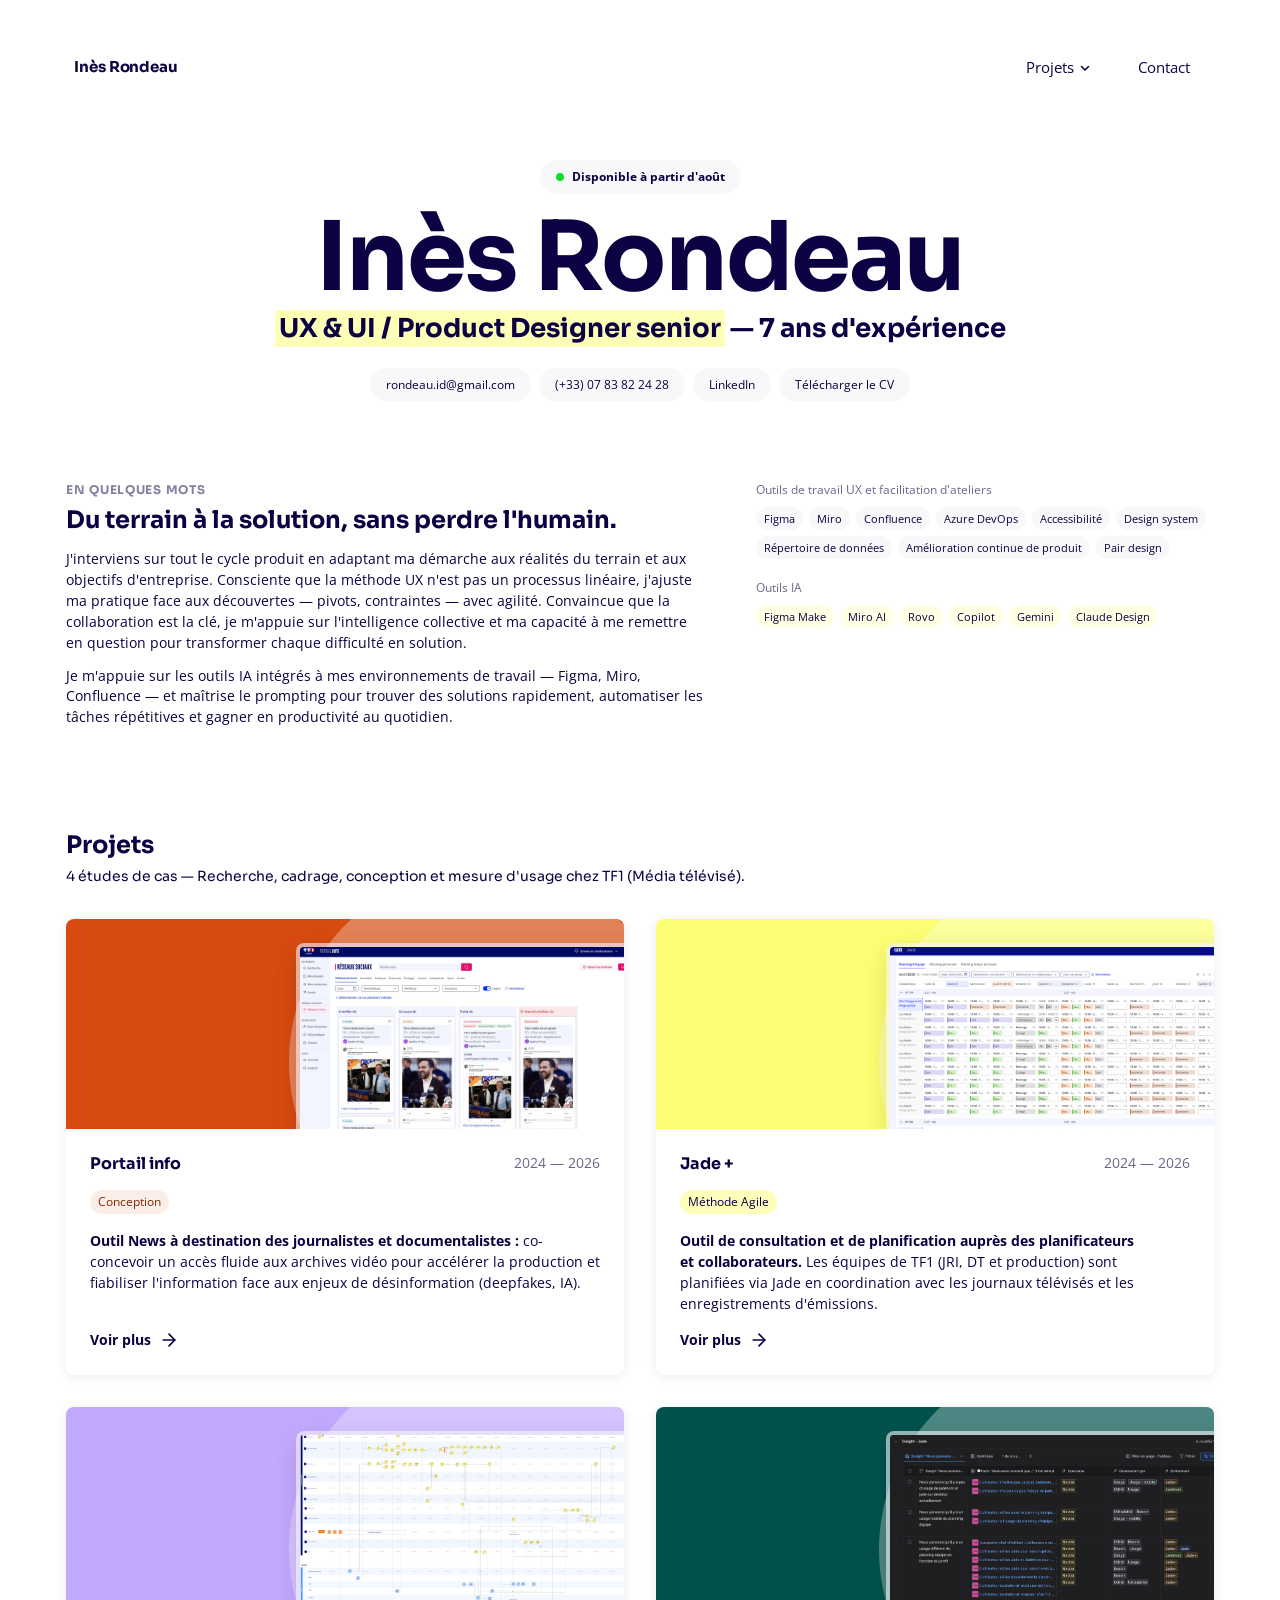
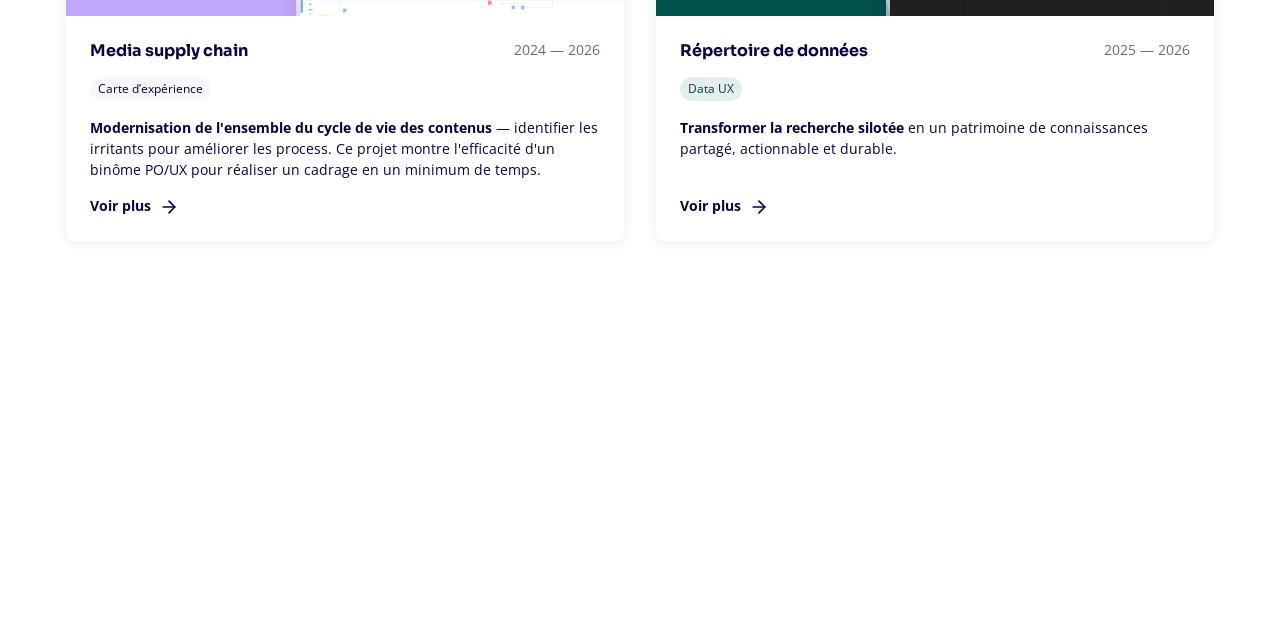
==== commit a4878fa9: "V3" ====
--- a/index.html
+++ b/index.html
@@ -1,19 +1,12 @@
-<!doctype html>
+<!DOCTYPE html>
 <html lang="fr">
 <head>
   <meta charset="utf-8">
   <meta name="viewport" content="width=device-width, initial-scale=1">
-  <title>Inès Rondeau — UX & UI / Product Designer senior</title>
+  <title>Inès Rondeau — UX &amp; UI / Product Designer senior</title>
   <meta name="description" content="Portfolio d'Inès Rondeau, Product Designer senior, 7 ans d'expérience. Études de cas Recherche, cadrage, conception et mesure d'usage chez TF1.">
   <link rel="stylesheet" href="styles.css">
   <script defer src="reveal.js"></script>
-  <template id="__bundler_thumbnail" data-bg-color="#0C0142">
-    <svg viewBox="0 0 1200 800" xmlns="http://www.w3.org/2000/svg">
-      <rect width="1200" height="800" fill="#0C0142"/>
-      <rect x="455" y="345" width="290" height="120" rx="10" fill="#FCFE73"/>
-      <text x="600" y="435" font-family="Sora, sans-serif" font-weight="700" font-size="150" fill="#0C0142" text-anchor="middle">IR</text>
-    </svg>
-  </template>
 </head>
 <body data-screen-label="01 Home">
 
@@ -24,7 +17,7 @@
         <span class="nav__group">
           <button type="button" class="nav__trigger" aria-haspopup="true" aria-expanded="false">
             Projets
-            <svg class="caret" viewBox="0 0 10 10" fill="none" aria-hidden="true"><path d="M1.5 3.5 L5 7 L8.5 3.5" stroke="currentColor" stroke-width="1.6" stroke-linecap="round" stroke-linejoin="round"/></svg>
+            <svg class="caret" viewBox="0 0 10 10" fill="none" aria-hidden="true"><path d="M1.5 3.5 L5 7 L8.5 3.5" stroke="currentColor" stroke-width="1.6" stroke-linecap="round" stroke-linejoin="round"></path></svg>
           </button>
           <div class="nav__dropdown" role="menu">
             <a href="projet-1-portail-info.html" role="menuitem">Portail info</a>
@@ -106,7 +99,7 @@
     <section class="projects reveal" id="projets" aria-labelledby="projets-title">
       <header class="projects__header">
         <h2 id="projets-title">Projets</h2>
-        <p>4 études de cas — Recherche, cadrage, conception et mesure d'usage chez TF1.</p>
+        <p>4 études de cas — Recherche, cadrage, conception et mesure d'usage chez TF1 (Média télévisé).</p>
       </header>
 
       <div class="cards reveal-stagger">
@@ -127,14 +120,14 @@
             </p>
             <span class="card__more">
               Voir plus
-              <svg width="20" height="20" viewBox="0 0 24 24" fill="none" stroke="currentColor" stroke-width="2" stroke-linecap="round" stroke-linejoin="round" aria-hidden="true"><line x1="5" y1="12" x2="19" y2="12"/><polyline points="12 5 19 12 12 19"/></svg>
+              <svg width="20" height="20" viewBox="0 0 24 24" fill="none" stroke="currentColor" stroke-width="2" stroke-linecap="round" stroke-linejoin="round" aria-hidden="true"><line x1="5" y1="12" x2="19" y2="12"></line><polyline points="12 5 19 12 12 19"></polyline></svg>
             </span>
           </div>
         </a>
 
         <a class="card" href="projet-2-jade.html">
           <div class="card__media" style="background: var(--yellow);">
-            <img src="assets/jade-planning.png" alt="Aperçu du planning d'équipe Jade+">
+            <img src="assets/jade-hero-new.png" alt="Aperçu du planning d'équipe Jade+">
           </div>
           <div class="card__body">
             <div class="card__title-row">
@@ -149,7 +142,7 @@
             </p>
             <span class="card__more">
               Voir plus
-              <svg width="20" height="20" viewBox="0 0 24 24" fill="none" stroke="currentColor" stroke-width="2" stroke-linecap="round" stroke-linejoin="round" aria-hidden="true"><line x1="5" y1="12" x2="19" y2="12"/><polyline points="12 5 19 12 12 19"/></svg>
+              <svg width="20" height="20" viewBox="0 0 24 24" fill="none" stroke="currentColor" stroke-width="2" stroke-linecap="round" stroke-linejoin="round" aria-hidden="true"><line x1="5" y1="12" x2="19" y2="12"></line><polyline points="12 5 19 12 12 19"></polyline></svg>
             </span>
           </div>
         </a>
@@ -171,14 +164,14 @@
             </p>
             <span class="card__more">
               Voir plus
-              <svg width="20" height="20" viewBox="0 0 24 24" fill="none" stroke="currentColor" stroke-width="2" stroke-linecap="round" stroke-linejoin="round" aria-hidden="true"><line x1="5" y1="12" x2="19" y2="12"/><polyline points="12 5 19 12 12 19"/></svg>
+              <svg width="20" height="20" viewBox="0 0 24 24" fill="none" stroke="currentColor" stroke-width="2" stroke-linecap="round" stroke-linejoin="round" aria-hidden="true"><line x1="5" y1="12" x2="19" y2="12"></line><polyline points="12 5 19 12 12 19"></polyline></svg>
             </span>
           </div>
         </a>
 
         <a class="card" href="projet-4-repertoire-donnees.html">
           <div class="card__media" style="background: var(--green);">
-            <img src="assets/repository-hero.png" alt="Aperçu du répertoire de données">
+            <img src="assets/repository-hero-new.png" alt="Aperçu du répertoire de données">
           </div>
           <div class="card__body">
             <div class="card__title-row">
@@ -192,7 +185,7 @@
             </p>
             <span class="card__more">
               Voir plus
-              <svg width="20" height="20" viewBox="0 0 24 24" fill="none" stroke="currentColor" stroke-width="2" stroke-linecap="round" stroke-linejoin="round" aria-hidden="true"><line x1="5" y1="12" x2="19" y2="12"/><polyline points="12 5 19 12 12 19"/></svg>
+              <svg width="20" height="20" viewBox="0 0 24 24" fill="none" stroke="currentColor" stroke-width="2" stroke-linecap="round" stroke-linejoin="round" aria-hidden="true"><line x1="5" y1="12" x2="19" y2="12"></line><polyline points="12 5 19 12 12 19"></polyline></svg>
             </span>
           </div>
         </a>
@@ -249,5 +242,6 @@
     })();
   </script>
 
-</body>
-</html>
+
+
+</body></html>
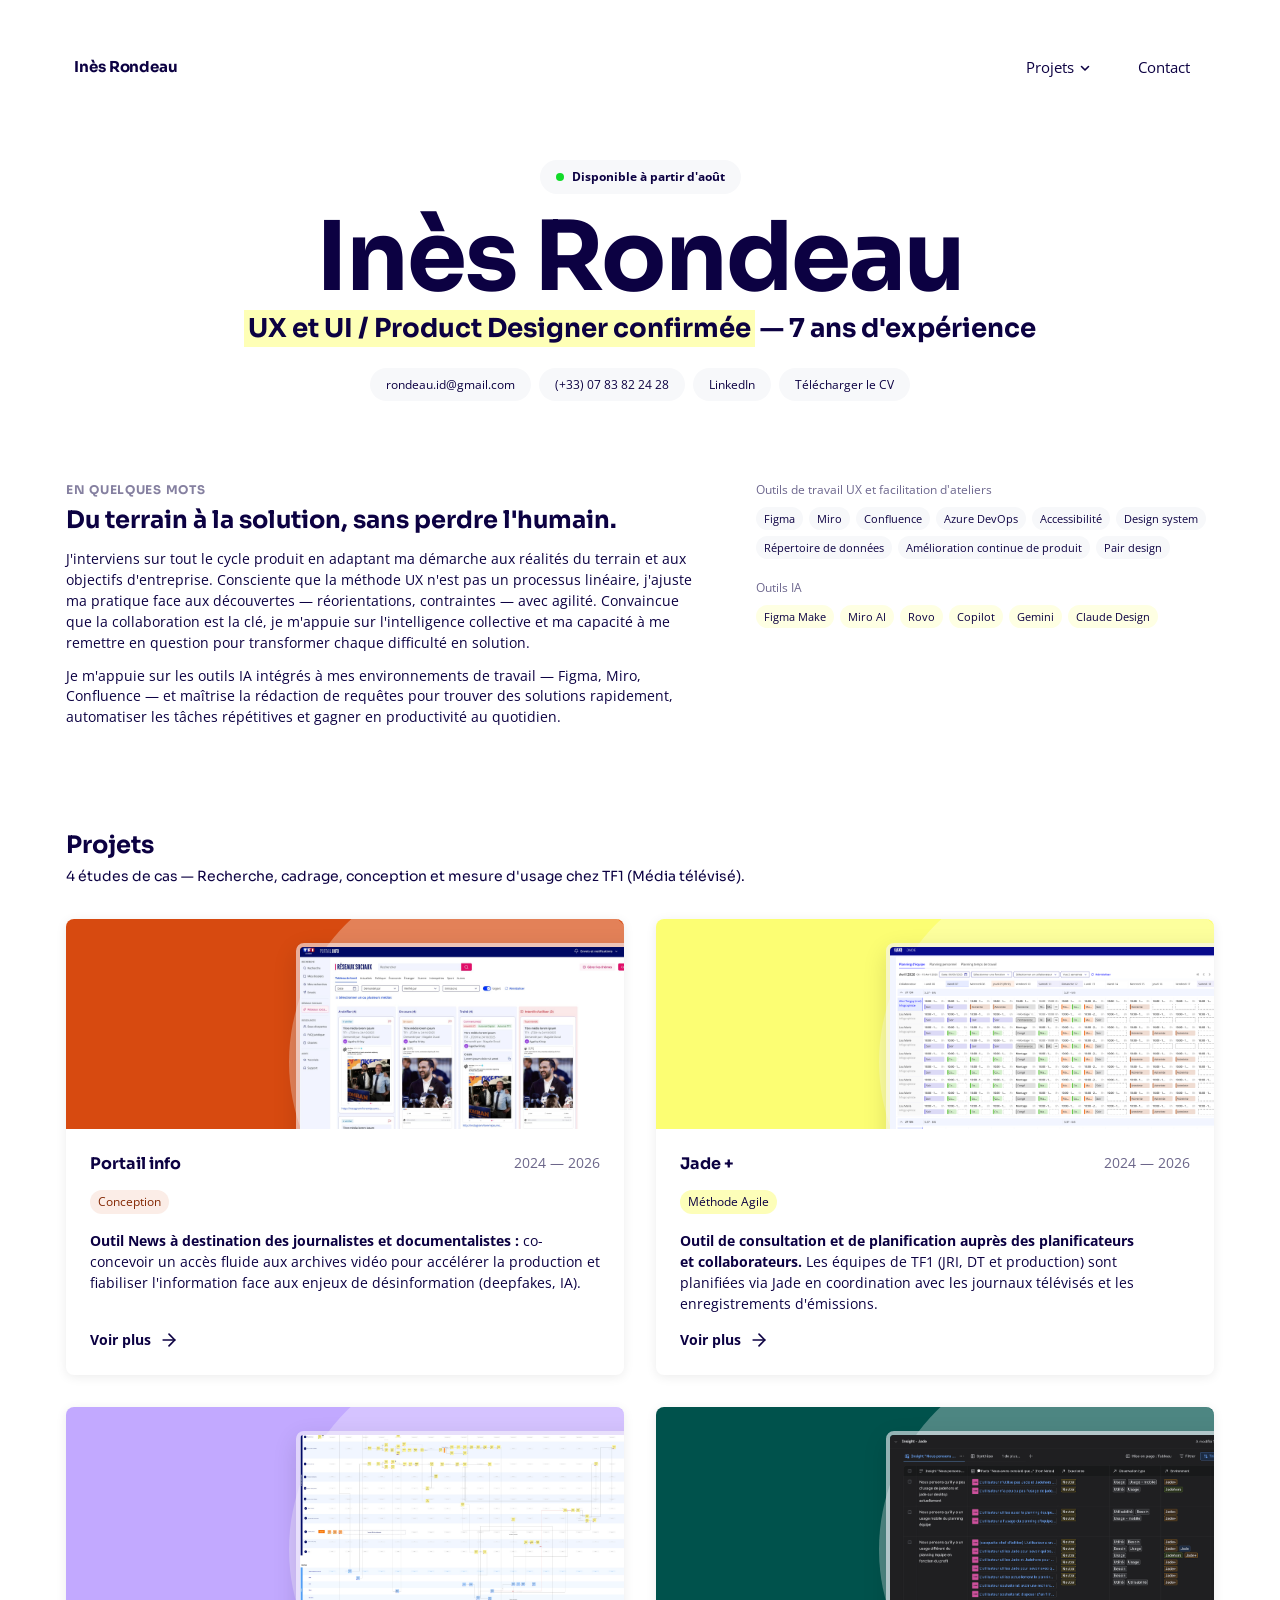
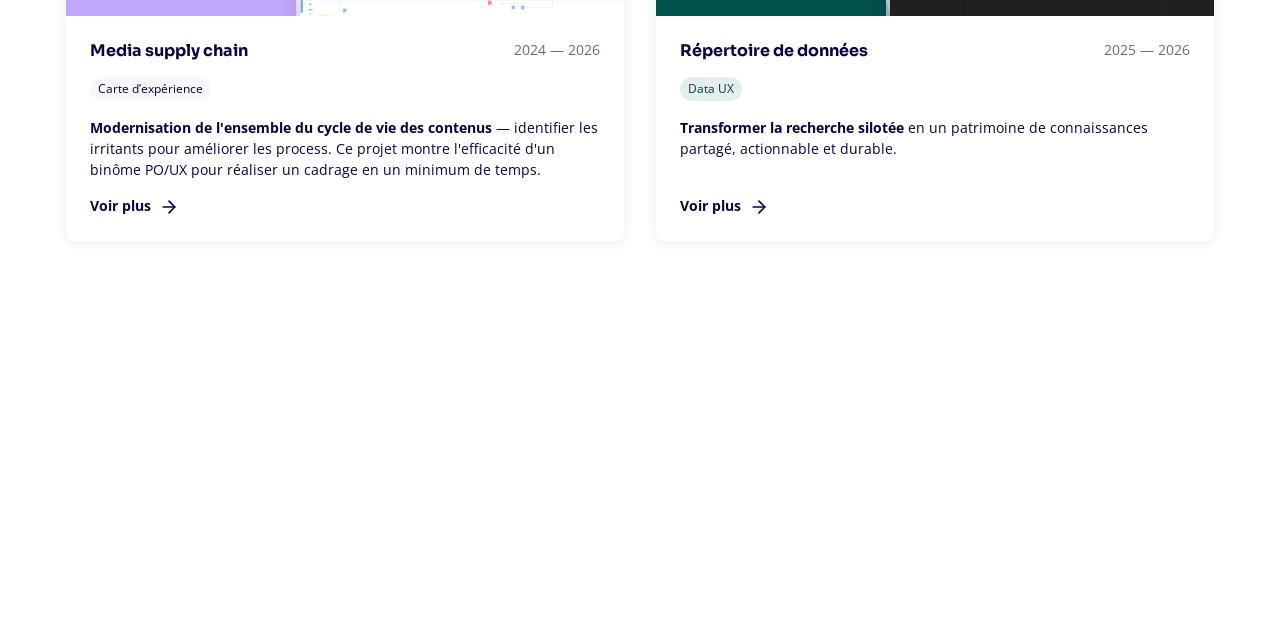
==== commit 0f097d05: "V4" ====
--- a/index.html
+++ b/index.html
@@ -3,8 +3,8 @@
 <head>
   <meta charset="utf-8">
   <meta name="viewport" content="width=device-width, initial-scale=1">
-  <title>Inès Rondeau — UX &amp; UI / Product Designer senior</title>
-  <meta name="description" content="Portfolio d'Inès Rondeau, Product Designer senior, 7 ans d'expérience. Études de cas Recherche, cadrage, conception et mesure d'usage chez TF1.">
+  <title>Inès Rondeau — UX et UI / Product Designer confirmée</title>
+  <meta name="description" content="Portfolio d'Inès Rondeau, Product Designer confirmée, 7 ans d'expérience. Études de cas Recherche, cadrage, conception et mesure d'usage chez TF1.">
   <link rel="stylesheet" href="styles.css">
   <script defer src="reveal.js"></script>
 </head>
@@ -37,7 +37,7 @@
       <span class="pill-status">Disponible à partir d'août</span>
       <h1 id="hero-title" class="hero-home__title">Inès Rondeau</h1>
       <p class="hero-home__subtitle">
-        <span class="mark">UX &amp; UI / Product Designer senior</span> — 7 ans d'expérience
+        <span class="mark">UX et UI / Product Designer confirmée</span> — 7 ans d'expérience
       </p>
 
       <div class="hero-home__links" role="list">
@@ -56,13 +56,13 @@
         <p>
           J'interviens sur tout le cycle produit en adaptant ma démarche aux réalités du terrain et
           aux objectifs d'entreprise. Consciente que la méthode UX n'est pas un processus linéaire,
-          j'ajuste ma pratique face aux découvertes — pivots, contraintes — avec agilité.
+          j'ajuste ma pratique face aux découvertes — réorientations, contraintes — avec agilité.
           Convaincue que la collaboration est la clé, je m'appuie sur l'intelligence collective
           et ma capacité à me remettre en question pour transformer chaque difficulté en solution.
         </p>
         <p>
           Je m'appuie sur les outils IA intégrés à mes environnements de travail — Figma, Miro,
-          Confluence — et maîtrise le prompting pour trouver des solutions rapidement, automatiser
+          Confluence — et maîtrise la rédaction de requêtes pour trouver des solutions rapidement, automatiser
           les tâches répétitives et gagner en productivité au quotidien.
         </p>
       </div>
